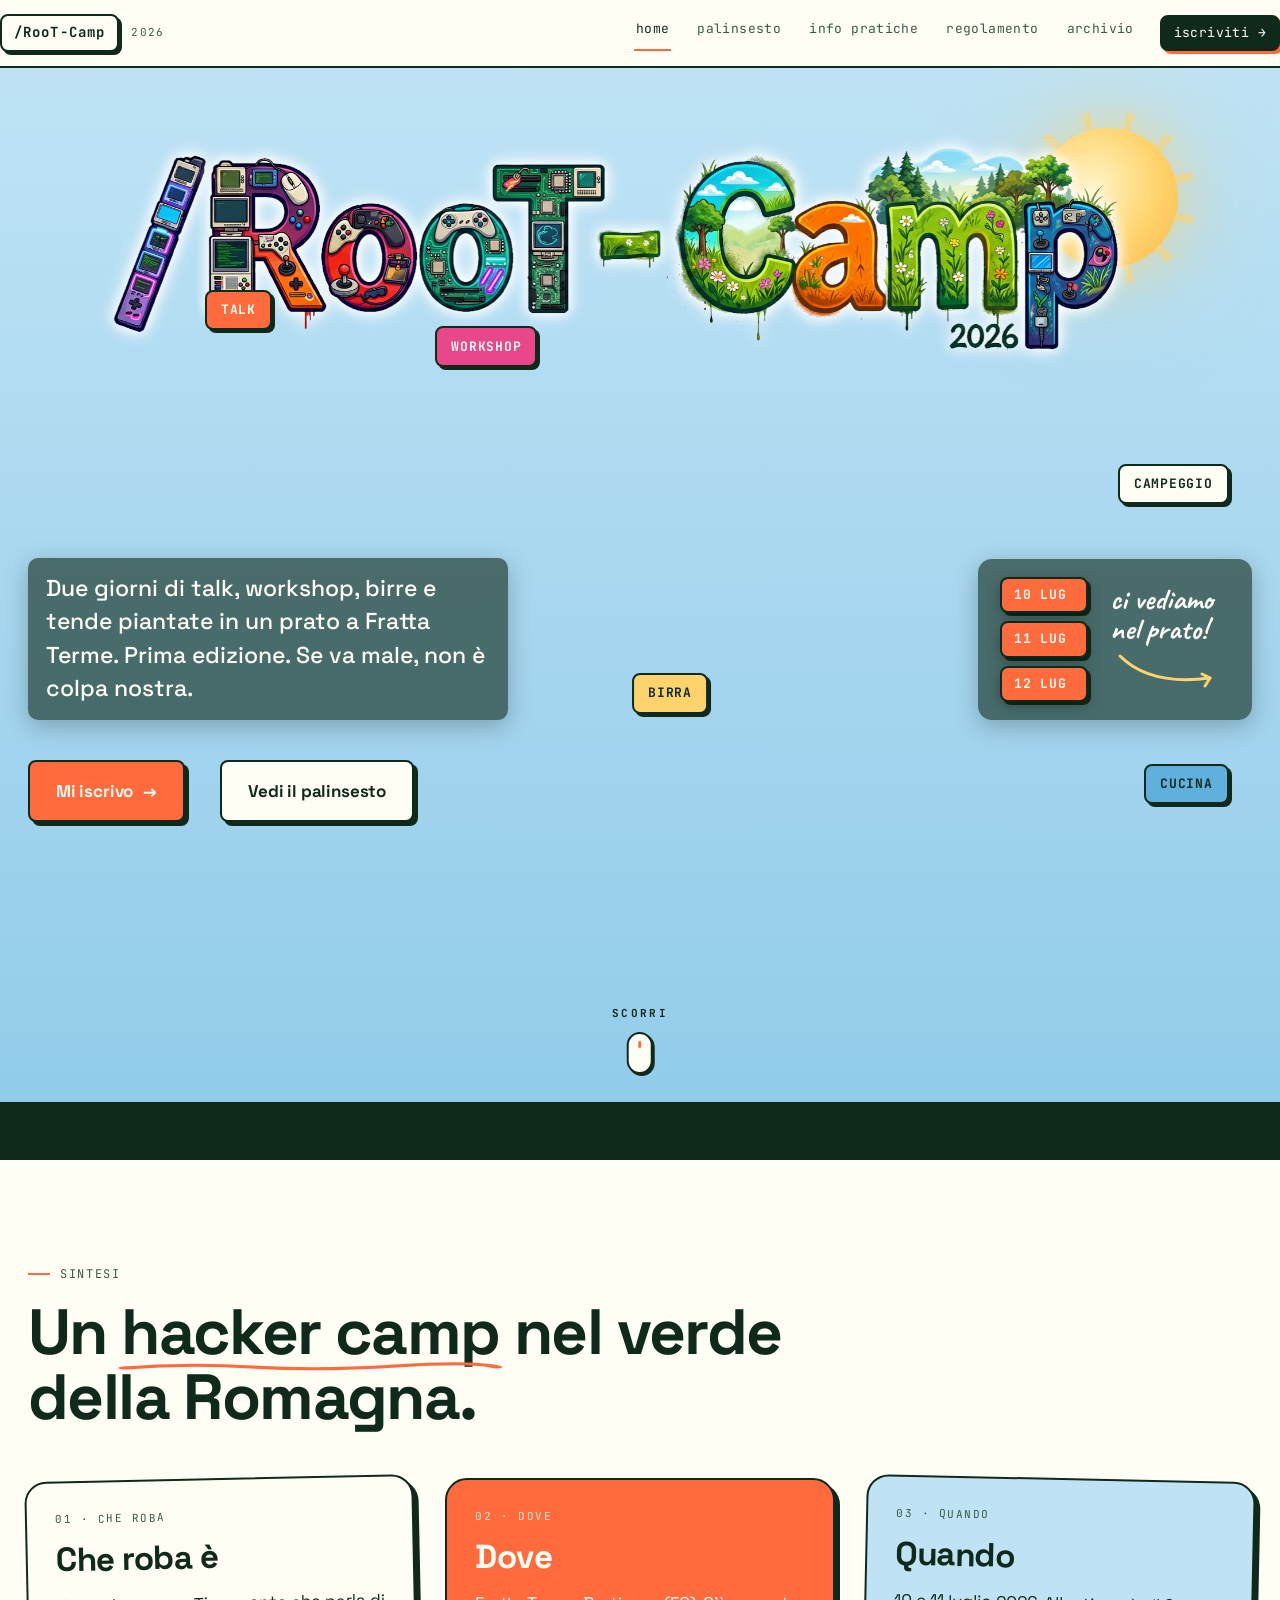
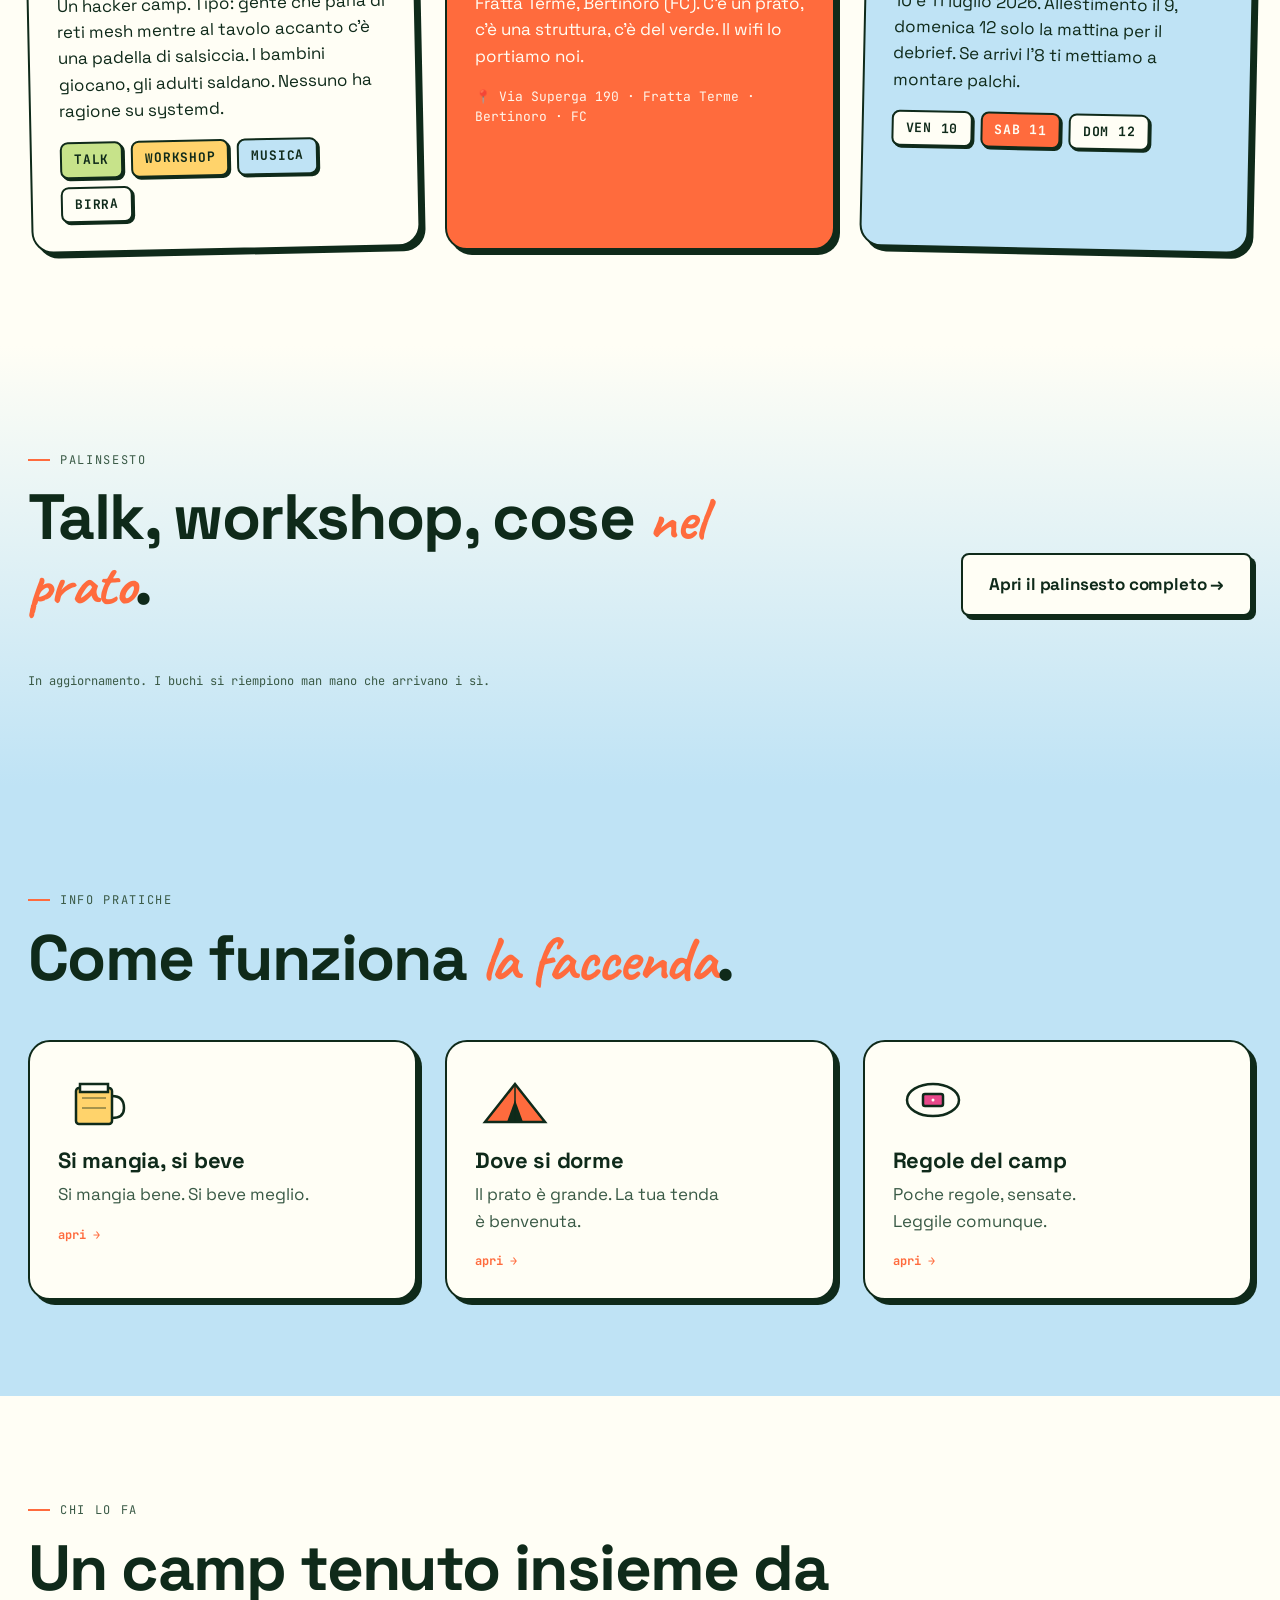
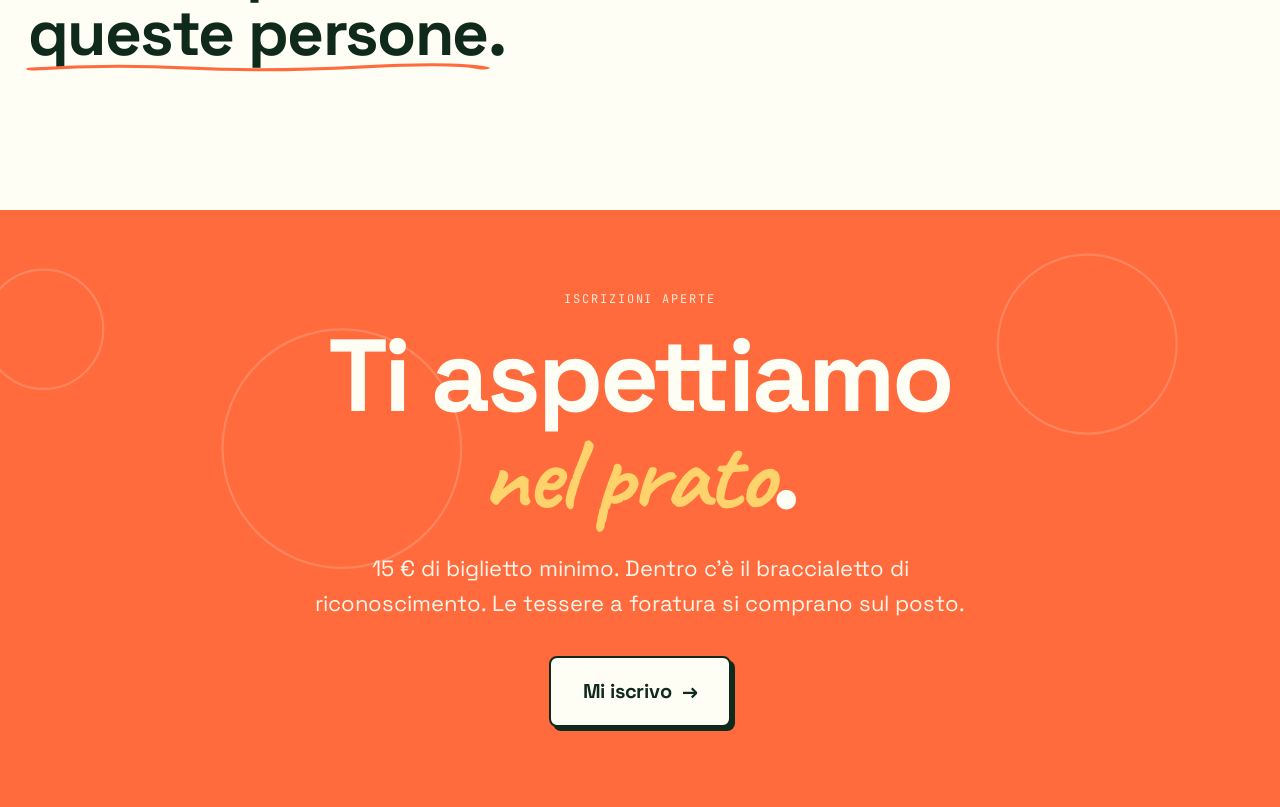
==== index.html @ b660fa86 "Initial commit: /RooT-Camp 2026 site + admin Marketing site + backoffice PHP + MariaDB + vanilla JS " ====
<!DOCTYPE html>
<html lang="it" data-tone="ironico">
<head>
  <meta charset="UTF-8">
  <meta name="viewport" content="width=device-width, initial-scale=1.0">
  <title>/RooT-Camp — hacker camp · Fratta Terme · 10-12 luglio 2026</title>
  <link rel="stylesheet" href="styles/global.css">
  <style>
    /* ====== Banner "cookie" parodia (solo home) ====== */
    .cookie-banner {
      position: fixed;
      left: 0; right: 0; bottom: 0;
      z-index: 9999;
      background: #ffffff;
      color: #1a1a1a;
      border-top: 1px solid rgba(0,0,0,.08);
      box-shadow: 0 -8px 32px rgba(0,0,0,.12);
      font-family: -apple-system, BlinkMacSystemFont, "Segoe UI", Roboto, sans-serif;
      transform: translateY(100%);
      transition: transform .35s cubic-bezier(.2,.8,.2,1);
      max-height: 80vh;
      overflow-y: auto;
    }
    .cookie-banner.is-open { transform: translateY(0); }
    @media (prefers-reduced-motion: reduce) {
      .cookie-banner { transition: none; }
    }
    .cb-inner {
      max-width: 1100px;
      margin: 0 auto;
      padding: 22px 28px 24px;
      position: relative;
    }
    .cb-close {
      position: absolute;
      top: 14px; right: 16px;
      width: 32px; height: 32px;
      border: none;
      background: transparent;
      color: #6b6b6b;
      font-size: 22px;
      line-height: 1;
      cursor: pointer;
      border-radius: 4px;
    }
    .cb-close:hover { background: rgba(0,0,0,.06); color: #1a1a1a; }
    .cookie-banner h3 {
      font-size: 17px;
      font-weight: 600;
      margin: 0 0 10px;
      padding-right: 36px;
      color: #1a1a1a;
      letter-spacing: -.005em;
    }
    .cb-lead {
      font-size: 13.5px;
      line-height: 1.55;
      color: #4a4a4a;
      margin: 0 0 14px;
    }
    .cb-purposes {
      list-style: none;
      padding: 0;
      margin: 0 0 14px;
      display: grid;
      grid-template-columns: repeat(auto-fit, minmax(280px, 1fr));
      gap: 4px 18px;
      font-size: 12.5px;
      line-height: 1.5;
      color: #4a4a4a;
    }
    .cb-purposes li {
      display: flex;
      align-items: flex-start;
      gap: 8px;
      padding: 3px 0;
    }
    .cb-purposes li::before {
      content: "☑";
      color: #1976d2;
      font-size: 14px;
      flex-shrink: 0;
      line-height: 1.4;
    }
    .cb-purposes li.opt::before { content: "☐"; color: #a0a0a0; }
    .cb-meta {
      font-size: 11.5px;
      color: #8a8a8a;
      margin: 0 0 16px;
      font-style: italic;
    }
    .cb-actions {
      display: flex;
      gap: 10px;
      flex-wrap: wrap;
      align-items: center;
      padding-top: 14px;
      border-top: 1px solid rgba(0,0,0,.06);
      margin-bottom: 14px;
    }
    .cb-btn {
      font: inherit;
      cursor: pointer;
      border-radius: 4px;
      padding: 10px 18px;
      font-size: 13.5px;
      font-weight: 600;
      letter-spacing: .01em;
      transition: background .15s ease, border-color .15s ease;
    }
    .cb-btn-primary {
      background: #1976d2;
      color: #fff;
      border: 1px solid #1976d2;
      order: -1; /* push first */
    }
    .cb-btn-primary:hover { background: #155fa8; border-color: #155fa8; }
    .cb-btn-ghost {
      background: #fff;
      color: #1976d2;
      border: 1px solid #1976d2;
    }
    .cb-btn-ghost:hover { background: #f0f6fc; }
    .cb-btn-thin {
      background: transparent;
      color: #888;
      border: none;
      font-weight: 400;
      font-size: 12.5px;
      text-decoration: underline;
      padding: 10px 6px;
    }
    .cb-btn-thin:hover { color: #1a1a1a; }
    .cb-truth {
      font-family: var(--font-ui);
      font-size: 12px;
      line-height: 1.55;
      color: #555;
      background: #fafafa;
      border-left: 3px solid var(--hot);
      padding: 12px 14px;
      border-radius: 0 4px 4px 0;
      margin: 0;
    }
    .cb-truth strong { color: #1a1a1a; }
    .cb-truth a { color: var(--hot); text-decoration: underline; }
    @media (max-width: 700px) {
      .cb-inner { padding: 18px 18px 20px; }
      .cookie-banner h3 { font-size: 16px; }
      .cb-actions { flex-direction: column; align-items: stretch; }
      .cb-btn { text-align: center; }
      .cb-btn-thin { padding: 8px 0; }
    }
  </style>
  <template id="__bundler_thumbnail" data-bg-color="#92ccea">
    <svg viewBox="0 0 1200 800" xmlns="http://www.w3.org/2000/svg">
      <rect width="1200" height="800" fill="#92ccea"/>
      <circle cx="980" cy="170" r="68" fill="#ffd36b"/>
      <path d="M0 600 Q 300 540 600 580 T 1200 580 L 1200 800 L 0 800 Z" fill="#7ec04b"/>
      <g font-family="Space Grotesk, sans-serif" font-size="120" font-weight="800" text-anchor="middle">
        <text x="600" y="420">
          <tspan fill="#ff6b3d">/</tspan><tspan fill="#ffd36b">R</tspan><tspan fill="#3fa34d">o</tspan><tspan fill="#5fb0dc">o</tspan><tspan fill="#e8488a">T</tspan><tspan fill="#0f2a1a">-</tspan><tspan fill="#ffd36b">C</tspan><tspan fill="#ff6b3d">a</tspan><tspan fill="#5fb0dc">m</tspan><tspan fill="#3fa34d">p</tspan>
        </text>
      </g>
      <polygon points="150,720 230,580 310,720" fill="#ff6b3d" stroke="#0f2a1a" stroke-width="6"/>
      <polygon points="900,720 980,580 1060,720" fill="#5fb0dc" stroke="#0f2a1a" stroke-width="6"/>
    </svg>
  </template>
</head>
<body>
  <div data-slot="topbar"></div>

  <!-- HERO -->
  <section class="hero" style="padding:0;">
    <!-- cielo: sole + nuvole -->
    <div class="hero-sun" aria-hidden="true"></div>
    <div class="cloud cloud-1" aria-hidden="true"></div>
    <div class="cloud cloud-2" aria-hidden="true"></div>
    <div class="cloud cloud-3" aria-hidden="true"></div>

    <!-- HERO VIDEO -->
    <div class="hero-video" aria-hidden="true">
      <video autoplay muted loop playsinline preload="auto" poster="">
        <source src="assets/hero.mp4" type="video/mp4"/>
      </video>
      <div class="hero-video-tint"></div>
    </div>

    <!-- floater keycaps sparse -->
    <a href="#palinsesto" class="floater f-talk" aria-label="Vai al palinsesto">talk</a>
    <a href="#palinsesto" class="floater f-workshop" aria-label="Vai al palinsesto">workshop</a>
    <a href="info.html#mangiare" class="floater f-birra" aria-label="Info su mangiare e bere">birra</a>
    <a href="info.html#mangiare" class="floater f-cucina" aria-label="Info su mangiare e bere">cucina</a>
    <a href="info.html#dormire" class="floater f-campeggio" aria-label="Info sul campeggio">campeggio</a>

    <div class="wrap hero-content" style="padding-top:24px;">
      <h1 class="hero-title hero-title-img hero-title-split" aria-label="/RooT-Camp">
        <span class="logo-stack">
          <img class="logo-part logo-slash" src="assets/logo-slash.png" alt="" />
          <img class="logo-part logo-root"  src="assets/logo-root.png"  alt="" />
          <img class="logo-part logo-dash"  src="assets/logo-dash.png"  alt="" />
          <img class="logo-part logo-camp"  src="assets/logo-camp.png"  alt="/RooT-Camp 2026" />
        </span>
      </h1>

      <div class="hero-stack">
        <p class="hero-lede">
          Due giorni di talk, workshop, birre e tende piantate in un prato a Fratta Terme. Prima edizione. Se va male, non è colpa nostra.
        </p>

        <div class="hero-side">
          <div class="hero-side-box">
            <div class="hero-dates-col">
              <span class="keycap hot">10 lug</span>
              <span class="keycap hot">11 lug</span>
              <span class="keycap hot">12 lug</span>
            </div>
            <div class="hero-side-right">
              <div class="hand" style="font-size:30px;color:var(--cream);line-height:1;">
                ci vediamo<br>nel prato!
              </div>
              <svg width="120" height="48" viewBox="0 0 120 48" class="hero-arrow">
                <path d="M10 10 Q 40 40 100 32" stroke="var(--sun)" stroke-width="3" fill="none" stroke-linecap="round"/>
                <polyline points="92,28 100,32 95,40" stroke="var(--sun)" stroke-width="3" fill="none" stroke-linecap="round" stroke-linejoin="round"/>
              </svg>
            </div>
          </div>
        </div>
      </div>

      <div class="btn-row" style="margin-top:40px;gap:35px;">
        <a href="iscrizione.html" class="btn accent">Mi iscrivo <span class="arr">→</span></a>
        <a href="palinsesto.html" class="btn ghost">Vedi il palinsesto</a>
      </div>
    </div>

    <!-- scroll cue -->
    <a href="#sintesi" class="scroll-cue" aria-label="Scorri in basso">
      <span class="scroll-cue-label">scorri</span>
      <span class="scroll-cue-mouse" aria-hidden="true">
        <span class="scroll-cue-wheel"></span>
      </span>
    </a>

  </section>

  <!-- MARQUEE -->
  <div class="marquee" aria-hidden="true">
    <div class="marquee-track" id="mq-track"></div>
  </div>

  <!-- WHAT / WHERE / WHEN -->
  <section id="sintesi" style="background:var(--cream);">
    <div class="wrap">
      <div class="sec-eyebrow">sintesi</div>
      <h2 class="h-1" style="max-width:22ch;margin-bottom:48px;">
        Un <span class="sketch">hacker camp</span> nel verde della Romagna.
      </h2>

      <div class="grid-3">
        <div class="tile hov tilt-l">
          <div class="mono" style="font-size:11px;letter-spacing:.14em;text-transform:uppercase;color:var(--ink-dim);margin-bottom:14px;">01 · che roba</div>
          <h3 class="h-2" style="margin-bottom:14px;">Che roba è</h3>
          <p>Un hacker camp. Tipo: gente che parla di reti mesh mentre al tavolo accanto c'è una padella di salsiccia. I bambini giocano, gli adulti saldano. Nessuno ha ragione su systemd.</p>
          <div style="display:flex;gap:8px;flex-wrap:wrap;margin-top:18px;">
            <span class="keycap grass">talk</span>
            <span class="keycap sun">workshop</span>
            <span class="keycap sky">musica</span>
            <span class="keycap">birra</span>
          </div>
        </div>
        <div class="tile hov accent">
          <div class="mono" style="font-size:11px;letter-spacing:.14em;text-transform:uppercase;opacity:.85;margin-bottom:14px;">02 · dove</div>
          <h3 class="h-2" style="margin-bottom:14px;">Dove</h3>
          <p>Fratta Terme, Bertinoro (FC). C'è un prato, c'è una struttura, c'è del verde. Il wifi lo portiamo noi.</p>
          <div style="margin-top:18px;font-family:var(--font-ui);font-size:13px;opacity:.95;">
            📍 Via Superga 190 · Fratta Terme · Bertinoro · FC
          </div>
        </div>
        <div class="tile hov tilt-r sky">
          <div class="mono" style="font-size:11px;letter-spacing:.14em;text-transform:uppercase;color:var(--ink-dim);margin-bottom:14px;">03 · quando</div>
          <h3 class="h-2" style="margin-bottom:14px;">Quando</h3>
          <p>10 e 11 luglio 2026. Allestimento il 9, domenica 12 solo la mattina per il debrief. Se arrivi l'8 ti mettiamo a montare palchi.</p>
          <div style="display:flex;gap:8px;flex-wrap:wrap;margin-top:18px;">
            <span class="keycap">VEN 10</span>
            <span class="keycap hot">SAB 11</span>
            <span class="keycap">DOM 12</span>
          </div>
        </div>
      </div>
    </div>
  </section>

  <!-- PALINSESTO PREVIEW -->
  <section id="palinsesto" style="background:linear-gradient(180deg, var(--cream) 0%, var(--sky-1) 100%);">
    <div class="wrap">
      <div style="display:flex;justify-content:space-between;align-items:flex-end;flex-wrap:wrap;gap:20px;margin-bottom:40px;">
        <div>
          <div class="sec-eyebrow">palinsesto</div>
          <h2 class="h-1" style="max-width:18ch;">
            Talk, workshop, cose <em class="hand" style="color:var(--hot);font-style:normal;font-size:.95em;">nel prato</em>.
          </h2>
        </div>
        <a href="palinsesto.html" class="btn ghost">Apri il palinsesto completo →</a>
      </div>

      <div id="schedule-preview" class="schedule-preview"></div>
      <p class="dim mono" style="font-size:12px;margin-top:16px;">
        In aggiornamento. I buchi si riempiono man mano che arrivano i sì.
      </p>
    </div>
  </section>

  <!-- MANGIARE / DORMIRE / REGOLE QUICK LINKS -->
  <section style="background:var(--sky-1);">
    <div class="wrap">
      <div class="sec-eyebrow">info pratiche</div>
      <h2 class="h-1" style="margin-bottom:48px;max-width:20ch;">
        Come funziona <em class="hand" style="color:var(--hot);font-style:normal;">la faccenda</em>.
      </h2>

      <div class="grid-3">
        <a href="info.html#mangiare" class="tile hov" style="text-decoration:none;color:inherit;display:block;">
          <div class="eatdrink-ill" style="margin-bottom:18px;">
            <svg viewBox="0 0 80 60" width="80" height="60" style="display:block;">
              <!-- boccale -->
              <rect x="18" y="18" width="36" height="36" rx="3" fill="var(--sun)" stroke="var(--ink)" stroke-width="2.5"/>
              <rect x="22" y="14" width="28" height="8" fill="var(--cream)" stroke="var(--ink)" stroke-width="2.5"/>
              <path d="M54 26 Q 66 26 66 38 Q 66 48 54 48" fill="none" stroke="var(--ink)" stroke-width="2.5"/>
              <line x1="24" y1="28" x2="48" y2="28" stroke="var(--ink)" stroke-width="1.5" opacity=".5"/>
              <line x1="24" y1="38" x2="48" y2="38" stroke="var(--ink)" stroke-width="1.5" opacity=".5"/>
            </svg>
          </div>
          <h3 class="h-3" style="margin-bottom:8px;">Si mangia, si beve</h3>
          <p class="dim">Si mangia bene. Si beve meglio.</p>
          <div class="mono" style="margin-top:18px;font-size:12px;color:var(--hot);font-weight:700;">apri →</div>
        </a>
        <a href="info.html#dormire" class="tile hov" style="text-decoration:none;color:inherit;display:block;">
          <div style="margin-bottom:18px;">
            <svg viewBox="0 0 80 60" width="80" height="60" style="display:block;">
              <!-- tenda -->
              <polygon points="10,52 40,14 70,52" fill="var(--hot)" stroke="var(--ink)" stroke-width="2.5"/>
              <polygon points="32,52 40,30 48,52" fill="var(--ink)"/>
              <line x1="40" y1="14" x2="40" y2="52" stroke="var(--ink)" stroke-width="1.5"/>
            </svg>
          </div>
          <h3 class="h-3" style="margin-bottom:8px;">Dove si dorme</h3>
          <p class="dim">Il prato è grande. La tua tenda è benvenuta.</p>
          <div class="mono" style="margin-top:18px;font-size:12px;color:var(--hot);font-weight:700;">apri →</div>
        </a>
        <a href="regolamento.html" class="tile hov" style="text-decoration:none;color:inherit;display:block;">
          <div style="margin-bottom:18px;">
            <svg viewBox="0 0 80 60" width="80" height="60" style="display:block;">
              <!-- braccialetto -->
              <ellipse cx="40" cy="30" rx="26" ry="16" fill="none" stroke="var(--ink)" stroke-width="2.5"/>
              <rect x="30" y="24" width="20" height="12" rx="2" fill="var(--berry)" stroke="var(--ink)" stroke-width="2.5"/>
              <circle cx="40" cy="30" r="1.5" fill="var(--cream)"/>
            </svg>
          </div>
          <h3 class="h-3" style="margin-bottom:8px;">Regole del camp</h3>
          <p class="dim">Poche regole, sensate. Leggile comunque.</p>
          <div class="mono" style="margin-top:18px;font-size:12px;color:var(--hot);font-weight:700;">apri →</div>
        </a>
      </div>
    </div>
  </section>

  <!-- ORGS -->
  <section style="background:var(--cream);">
    <div class="wrap">
      <div class="sec-eyebrow">chi lo fa</div>
      <h2 class="h-1" style="margin-bottom:48px;max-width:26ch;">
        Un camp tenuto insieme da <span class="sketch">queste persone</span>.
      </h2>
      <div id="orgs-grid" class="grid-4"></div>
    </div>
  </section>

  <!-- FINAL CTA -->
  <section style="background:var(--hot);color:var(--cream);padding:80px 0;position:relative;overflow:hidden;">
    <div style="position:absolute;inset:0;z-index:0;pointer-events:none;opacity:.18;">
      <svg width="100%" height="100%" preserveAspectRatio="xMidYMid slice" viewBox="0 0 1200 400">
        <g stroke="var(--cream)" stroke-width="1.5" fill="none">
          <circle cx="200" cy="80"  r="40"/>
          <circle cx="400" cy="160" r="80"/>
          <circle cx="900" cy="90"  r="60"/>
          <circle cx="1100" cy="220" r="50"/>
        </g>
      </svg>
    </div>
    <div class="wrap" style="position:relative;z-index:1;text-align:center;">
      <div class="mono" style="font-size:12px;letter-spacing:.16em;text-transform:uppercase;margin-bottom:18px;opacity:.85;">iscrizioni aperte</div>
      <h2 style="font-size:clamp(48px, 8vw, 120px);line-height:.95;letter-spacing:-0.03em;margin-bottom:28px;">
        Ti aspettiamo<br><em class="hand" style="font-style:normal;color:var(--sun);">nel prato</em>.
      </h2>
      <p style="font-size:clamp(18px, 1.8vw, 22px);max-width:50ch;margin:0 auto 36px;opacity:.95;">
        15 € di biglietto minimo. Dentro c'è il braccialetto di riconoscimento. Le tessere a foratura si comprano sul posto.
      </p>
      <a href="iscrizione.html" class="btn ghost" style="font-size:20px;padding:18px 32px;">Mi iscrivo <span class="arr">→</span></a>
    </div>
  </section>

  <div data-slot="footer"></div>

  <script src="api/edition.js.php"></script>
  <script src="scripts/partials.js"></script>
  <script src="scripts/runtime.js"></script>
  <script src="scripts/home.js"></script>
</body>
</html>
---- styles/global.css ----
/* TAB — Playful edition. Prato · cielo · nuvole · bianco. Pieno di animazioni. */

@import url('https://fonts.googleapis.com/css2?family=Space+Grotesk:wght@400;500;600;700&family=JetBrains+Mono:wght@400;500;700&family=Caveat:wght@500;700&display=swap');

html { scroll-behavior: smooth; }
@media (prefers-reduced-motion: reduce) { html { scroll-behavior: auto; } }

:root {
  /* Palette */
  --sky-1:     #bfe3f5;  /* cielo chiaro */
  --sky-2:     #92ccea;  /* cielo medio */
  --sky-3:     #5fb0dc;  /* cielo saturo */
  --grass-1:   #c7e38a;  /* prato chiaro */
  --grass-2:   #7ec04b;  /* prato medio */
  --grass-3:   #3f8c3b;  /* prato scuro */
  --cloud:     #ffffff;
  --cream:     #fffef5;  /* bianco caldo per i pannelli */
  --ink:       #0f2a1a;  /* verde scurissimo, quasi nero */
  --ink-dim:   #3a5a46;
  --ink-soft:  #6a8578;
  --sun:       #ffd36b;
  --hot:       #ff6b3d;  /* accento caldo per CTA e highlight */
  --berry:     #e8488a;
  --line:      #0f2a1a;

  --font-display: 'Space Grotesk', system-ui, sans-serif;
  --font-body:    'Space Grotesk', system-ui, sans-serif;
  --font-ui:      'JetBrains Mono', ui-monospace, monospace;
  --font-hand:    'Caveat', cursive;

  --r-sm: 8px;
  --r-md: 14px;
  --r-lg: 22px;
  --r-xl: 36px;
}

*, *::before, *::after { box-sizing: border-box; }

html, body {
  margin: 0;
  padding: 0;
  background: var(--cream);
  color: var(--ink);
  font-family: var(--font-body);
  font-size: 17px;
  line-height: 1.55;
  -webkit-font-smoothing: antialiased;
  text-rendering: optimizeLegibility;
}
body { min-height: 100vh; overflow-x: hidden; }

a { color: var(--ink); text-underline-offset: 3px; }
a:hover { color: var(--hot); }

h1, h2, h3, h4 {
  font-family: var(--font-display);
  font-weight: 700;
  margin: 0;
  line-height: 1.02;
  letter-spacing: -0.02em;
}
p { margin: 0; text-wrap: pretty; }
button { font: inherit; cursor: pointer; }

.wrap { max-width: 1280px; margin: 0 auto; padding: 0 28px; }
@media (max-width: 720px) { .wrap { padding: 0 18px; } }

.mono { font-family: var(--font-ui); }
.hand { font-family: var(--font-hand); font-weight: 700; }
.dim  { color: var(--ink-dim); }

/* ======= Topbar ======= */
.topbar {
  position: sticky;
  top: 0;
  z-index: 50;
  background: rgba(255, 254, 245, 0.82);
  backdrop-filter: blur(10px);
  border-bottom: 2px solid var(--line);
}
.topbar-inner {
  display: flex;
  align-items: center;
  gap: 22px;
  padding: 14px 0;
}
.brand {
  display: inline-flex;
  align-items: center;
  gap: 12px;
  text-decoration: none;
  color: var(--ink);
}
.brand .tabkey {
  display: inline-flex;
  align-items: center;
  gap: 8px;
  padding: 6px 12px;
  border: 2px solid var(--ink);
  border-radius: var(--r-sm);
  background: var(--cream);
  font-family: var(--font-ui);
  font-size: 14px;
  font-weight: 700;
  letter-spacing: 0.08em;
  box-shadow: 3px 3px 0 var(--ink);
  transition: transform 120ms ease, box-shadow 120ms ease;
}
.brand:hover .tabkey {
  transform: translate(-1px, -1px);
  box-shadow: 4px 4px 0 var(--ink);
}
.brand .tabkey .arr { opacity: .7; }
.brand .meta {
  font-family: var(--font-ui);
  font-size: 11px;
  letter-spacing: .12em;
  text-transform: uppercase;
  color: var(--ink-dim);
}
.nav {
  display: flex;
  gap: 24px;
  margin-left: auto;
  flex-wrap: wrap;
  font-family: var(--font-ui);
  font-size: 13px;
  letter-spacing: 0.03em;
  text-transform: lowercase;
}
.nav a {
  text-decoration: none;
  color: var(--ink-dim);
  padding: 4px 2px;
  border-bottom: 2px solid transparent;
  transition: color 120ms ease, border-color 120ms ease;
}
.nav a:hover, .nav a.active { color: var(--ink); border-bottom-color: var(--hot); }
.nav a.cta {
  color: var(--cream);
  background: var(--ink);
  padding: 6px 12px;
  border-radius: var(--r-sm);
  border: 2px solid var(--ink);
  box-shadow: 3px 3px 0 var(--hot);
}
.nav a.cta:hover { background: var(--hot); color: var(--cream); border-color: var(--hot); box-shadow: 3px 3px 0 var(--ink); }

/* Hamburger (visibile solo <= 780px) */
.nav-toggle {
  display: none;
  width: 44px; height: 44px;
  padding: 0;
  background: var(--cream);
  border: 2px solid var(--ink);
  border-radius: 10px;
  box-shadow: 3px 3px 0 var(--ink);
  cursor: pointer;
  flex-direction: column;
  justify-content: center;
  align-items: center;
  gap: 5px;
  margin-left: auto;
}
.nav-toggle span {
  display: block;
  width: 22px; height: 2.5px;
  background: var(--ink);
  border-radius: 2px;
  transition: transform .2s ease, opacity .15s ease;
}
.nav-toggle.is-open span:nth-child(1) { transform: translateY(7.5px) rotate(45deg); }
.nav-toggle.is-open span:nth-child(2) { opacity: 0; }
.nav-toggle.is-open span:nth-child(3) { transform: translateY(-7.5px) rotate(-45deg); }

@media (max-width: 780px) {
  .topbar-inner { flex-wrap: wrap; }
  .nav-toggle { display: inline-flex; }
  .nav {
    display: none;
    width: 100%;
    order: 3;
    flex-direction: column;
    align-items: stretch;
    gap: 4px;
    font-size: 15px;
    margin-left: 0;
    padding-top: 12px;
    border-top: 1px solid var(--line);
    margin-top: 10px;
  }
  .nav.is-open { display: flex; }
  .nav a {
    padding: 10px 4px;
    border-bottom: 1px solid rgba(15,42,26,.08);
  }
  .nav a:last-child { border-bottom: none; }
  .nav a.cta { text-align: center; margin-top: 6px; }
}

/* ======= HERO (cielo + prato + nuvole + sole) ======= */
.hero {
  position: relative;
  overflow: hidden;
  padding-top: 60px;
  min-height: 92vh;
  background: linear-gradient(180deg, var(--sky-1) 0%, var(--sky-2) 100%);
}
.hero-sun {
  position: absolute;
  top: 60px;
  right: 8%;
  width: 140px;
  height: 140px;
  border-radius: 50%;
  background: radial-gradient(circle at 40% 40%, #fff3c2 0%, var(--sun) 55%, #f8b94b 100%);
  box-shadow: 0 0 60px rgba(255, 211, 107, 0.65), 0 0 140px rgba(255, 211, 107, 0.3);
  animation: sunBob 8s ease-in-out infinite;
  z-index: 1;
}
.hero-sun::before {
  content: "";
  position: absolute;
  inset: -18px;
  border-radius: 50%;
  background: conic-gradient(from 0deg, transparent 0deg 12deg, rgba(255,211,107,.55) 12deg 18deg, transparent 18deg 42deg, rgba(255,211,107,.55) 42deg 48deg, transparent 48deg 72deg, rgba(255,211,107,.55) 72deg 78deg, transparent 78deg 102deg, rgba(255,211,107,.55) 102deg 108deg, transparent 108deg 132deg, rgba(255,211,107,.55) 132deg 138deg, transparent 138deg 162deg, rgba(255,211,107,.55) 162deg 168deg, transparent 168deg 192deg, rgba(255,211,107,.55) 192deg 198deg, transparent 198deg 222deg, rgba(255,211,107,.55) 222deg 228deg, transparent 228deg 252deg, rgba(255,211,107,.55) 252deg 258deg, transparent 258deg 282deg, rgba(255,211,107,.55) 282deg 288deg, transparent 288deg 312deg, rgba(255,211,107,.55) 312deg 318deg, transparent 318deg 342deg, rgba(255,211,107,.55) 342deg 348deg, transparent 348deg 360deg);
  -webkit-mask: radial-gradient(circle, transparent 68px, black 70px, black 100%);
          mask: radial-gradient(circle, transparent 68px, black 70px, black 100%);
  animation: sunSpin 40s linear infinite;
}
@keyframes sunSpin { to { transform: rotate(360deg); } }
@keyframes sunBob  { 0%,100% { transform: translateY(0); } 50% { transform: translateY(-10px); } }

.cloud {
  position: absolute;
  background: var(--cloud);
  border-radius: 60px;
  opacity: .96;
  box-shadow: inset -10px -6px 0 rgba(143, 191, 224, 0.22);
  z-index: 1;
  pointer-events: none;
}
.cloud::before, .cloud::after {
  content: "";
  position: absolute;
  background: var(--cloud);
  border-radius: 50%;
  box-shadow: inset -4px -4px 0 rgba(143, 191, 224, 0.22);
}
.cloud-1 { width: 180px; height: 44px; top: 90px; left: -200px; animation: drift1 55s linear infinite; }
.cloud-1::before { width: 70px; height: 70px; top: -32px; left: 28px; }
.cloud-1::after  { width: 48px; height: 48px; top: -22px; left: 92px; }
.cloud-2 { width: 140px; height: 36px; top: 170px; left: -160px; animation: drift2 75s linear infinite; animation-delay: -20s; }
.cloud-2::before { width: 54px; height: 54px; top: -24px; left: 22px; }
.cloud-2::after  { width: 40px; height: 40px; top: -18px; left: 70px; }
.cloud-3 { width: 220px; height: 52px; top: 240px; left: -260px; animation: drift1 90s linear infinite; animation-delay: -40s; opacity: .8; }
.cloud-3::before { width: 80px; height: 80px; top: -38px; left: 30px; }
.cloud-3::after  { width: 54px; height: 54px; top: -26px; left: 110px; }
@keyframes drift1 { from { transform: translateX(0); } to { transform: translateX(calc(100vw + 300px)); } }
@keyframes drift2 { from { transform: translateX(0); } to { transform: translateX(calc(100vw + 300px)); } }

/* Erba in basso — SVG via CSS */
.grass-strip {
  position: absolute;
  left: 0; right: 0; bottom: 0;
  height: 42px;
  z-index: 2;
  background-image: url("data:image/svg+xml;utf8,<svg xmlns='http://www.w3.org/2000/svg' viewBox='0 0 200 42' preserveAspectRatio='none'><g fill='%233f8c3b'><path d='M0 42 L6 18 L12 42 Z'/><path d='M14 42 L22 8 L28 42 Z'/><path d='M30 42 L36 22 L42 42 Z'/><path d='M44 42 L54 4 L60 42 Z'/><path d='M62 42 L70 18 L76 42 Z'/><path d='M78 42 L88 12 L94 42 Z'/><path d='M96 42 L104 24 L110 42 Z'/><path d='M112 42 L122 6 L128 42 Z'/><path d='M130 42 L138 18 L144 42 Z'/><path d='M146 42 L156 10 L162 42 Z'/><path d='M164 42 L172 22 L178 42 Z'/><path d='M180 42 L190 6 L196 42 Z'/></g></svg>");
  background-size: 200px 42px;
  background-repeat: repeat-x;
  animation: sway 6s ease-in-out infinite;
  transform-origin: bottom center;
}
@keyframes sway {
  0%,100% { transform: skewX(0deg); }
  50%     { transform: skewX(-2deg); }
}

.hero-content {
  position: relative;
  z-index: 3;
  padding-bottom: 280px;
  pointer-events: none;
}
.hero-content a,
.hero-content button,
.hero-content .btn,
.hero-content .hero-side-box { pointer-events: auto; }
@media (max-width: 820px) { .hero-content { padding-bottom: 220px; } }

/* ======= VILLAGGIO: tendone + tende + personaggi ======= */
.village {
  position: absolute;
  left: 0; right: 0; bottom: 0;
  height: 62%;
  z-index: 1;
  pointer-events: none;
}

/* Hero video di sfondo */
.hero-video {
  position: absolute;
  inset: 0;
  z-index: 1;
  overflow: hidden;
  pointer-events: none;
}
.hero-video video {
  width: 100%;
  height: 100%;
  object-fit: cover;
  display: block;
}
/* HERO: testo bianco con box sotto per leggibilità sul video */
.hero .hero-title {
  color: var(--cream);
  text-shadow: none;
}
/* Logo immagine al posto del titolo testuale */
.hero-title.hero-title-img {
  text-shadow: none;
  margin-top: 10px;
  margin-bottom: 24px;
  line-height: 1;
  filter: none;
  animation: logoBob 6s ease-in-out infinite;
}
.hero-title.hero-title-img img {
  display: block;
  width: 100%;
  max-width: min(1200px, 92vw);
  height: auto;
}
@keyframes logoBob {
  0%, 100% { transform: translateY(0) rotate(0); }
  50%      { transform: translateY(-6px) rotate(-.4deg); }
}

/* Versione spezzata: 4 immagini sovrapposte allo stesso bounding box, animate separate */
.hero-title.hero-title-split {
  animation: none; /* le parti si muovono per conto loro */
  filter: none;
}
.hero-title.hero-title-split .logo-stack {
  position: relative;
  display: block;
  width: 100%;
  max-width: min(1200px, 92vw);
  /* aspect ratio basato sulle immagini originali (~1000x250) */
  aspect-ratio: 1000 / 250;
}
.hero-title.hero-title-split .logo-part {
  position: absolute;
  inset: 0;
  width: 100%;
  height: 100%;
  object-fit: contain;
  object-position: center;
  filter: none;
  transform-origin: center center;
  will-change: transform;
}
.hero-title.hero-title-split .logo-slash {
  animation: logoSlash 4.2s ease-in-out infinite;
  transform-origin: 8% 60%;
}
.hero-title.hero-title-split .logo-root {
  animation: logoRoot 5s ease-in-out infinite;
  transform-origin: 20% 60%;
}
.hero-title.hero-title-split .logo-dash {
  animation: logoDash 2.4s ease-in-out infinite;
  animation-delay: -.3s;
}
.hero-title.hero-title-split .logo-camp {
  animation: logoCamp 5s ease-in-out infinite;
  transform-origin: 80% 60%;
}
@keyframes logoSlash {
  0%, 100% { transform: translateY(0) rotate(-2deg); }
  50%      { transform: translateY(-18px) rotate(-14deg); }
}
@keyframes logoRoot {
  0%, 100% { transform: translateY(-14px) rotate(-2deg) scale(1); }
  50%      { transform: translateY(14px) rotate(2deg) scale(1.02); }
}
@keyframes logoDash {
  0%, 100% { transform: translate(0, 0) rotate(0deg); }
  25%      { transform: translate(6px, -10px) rotate(12deg); }
  50%      { transform: translate(0, -18px)  rotate(0deg); }
  75%      { transform: translate(-6px,-10px) rotate(-12deg); }
}
@keyframes logoCamp {
  0%, 100% { transform: translateY(14px) rotate(2deg); }
  50%      { transform: translateY(-14px) rotate(-2deg); }
}
.hero .hero-title .dot { color: var(--hot); }
.hero .hero-title .wave:nth-child(1)  { color: #ff6b3d; } /* / */
.hero .hero-title .wave:nth-child(2)  { color: #ffd36b; } /* R */
.hero .hero-title .wave:nth-child(3)  { color: #3fa34d; } /* o */
.hero .hero-title .wave:nth-child(4)  { color: #5fb0dc; } /* o */
.hero .hero-title .wave:nth-child(5)  { color: #e8488a; } /* T */
.hero .hero-title .wave:nth-child(6)  { color: #fffef5; } /* - */
.hero .hero-title .wave:nth-child(7)  { color: #ffd36b; } /* C */
.hero .hero-title .wave:nth-child(8)  { color: #ff6b3d; } /* a */
.hero .hero-title .wave:nth-child(9)  { color: #5fb0dc; } /* m */
.hero .hero-title .wave:nth-child(10) { color: #3fa34d; } /* p */

.hero .hero-lede {
  color: var(--cream);
  background: rgba(15,42,26,.62);
  padding: 14px 18px;
  border-radius: 10px;
  backdrop-filter: blur(6px);
  -webkit-backdrop-filter: blur(6px);
  box-shadow: 0 6px 24px rgba(0,0,0,.25);
  display: inline-block;
}
/* BOX combinato: date in colonna a sx + "ci vediamo nel prato!" + freccia a dx */
.hero .hero-side-box {
  display: inline-flex;
  flex-direction: row;
  align-items: center;
  gap: 22px;
  background: rgba(15,42,26,.62);
  padding: 18px 22px;
  border-radius: 14px;
  backdrop-filter: blur(6px);
  -webkit-backdrop-filter: blur(6px);
  box-shadow: 0 6px 24px rgba(0,0,0,.25);
}
.hero .hero-dates-col {
  display: flex;
  flex-direction: column;
  gap: 8px;
  align-items: flex-start;
}
.hero .hero-dates-col .keycap { min-width: 88px; text-align: center; }
.hero .hero-side-right {
  display: flex;
  flex-direction: column;
  align-items: flex-start;
  gap: 6px;
}
.hero .hero-arrow {
  margin-top: -4px;
  display: block;
}
.hero .hero-eyebrow {
  background: rgba(15,42,26,.62);
  border-color: var(--cream);
  color: var(--cream);
  box-shadow: 3px 3px 0 rgba(0,0,0,.25);
  backdrop-filter: blur(6px);
  -webkit-backdrop-filter: blur(6px);
}
.hero .hand-box {
  display: inline-block;
  background: rgba(15,42,26,.62);
  padding: 10px 14px;
  border-radius: 10px;
  backdrop-filter: blur(6px);
  -webkit-backdrop-filter: blur(6px);
  box-shadow: 0 6px 24px rgba(0,0,0,.25);
}
.hero .keycap {
  box-shadow: 0 4px 14px rgba(0,0,0,.3), 3px 3px 0 var(--ink);
}
.hero .hero-title {
  font-size: clamp(56px, 11vw, 180px);
}
.village-svg {
  width: 100%; height: 100%;
  display: block;
}

/* grande tendone: respira leggermente */
.bigtent { transform-origin: 700px 430px; animation: tentBreathe 4s ease-in-out infinite; }
@keyframes tentBreathe {
  0%, 100% { transform: scaleY(1); }
  50%      { transform: scaleY(1.012); }
}
.bigtent .bunt-flags polygon { animation: buntWave 2.2s ease-in-out infinite; transform-origin: center top; }
.bigtent .bunt-flags polygon:nth-child(2) { animation-delay: -.2s; }
.bigtent .bunt-flags polygon:nth-child(3) { animation-delay: -.4s; }
.bigtent .bunt-flags polygon:nth-child(4) { animation-delay: -.6s; }
.bigtent .bunt-flags polygon:nth-child(5) { animation-delay: -.8s; }
.bigtent .bunt-flags polygon:nth-child(6) { animation-delay: -1.0s; }
.bigtent .bunt-flags polygon:nth-child(7) { animation-delay: -1.2s; }
@keyframes buntWave {
  0%, 100% { transform: translateY(0) rotate(0); }
  50%      { transform: translateY(2px) rotate(6deg); }
}
.bigtent .flags polygon { transform-origin: 700px 190px; animation: flagWave 1.5s ease-in-out infinite; }
@keyframes flagWave {
  0%, 100% { transform: scaleX(1); }
  50%      { transform: scaleX(.7); }
}

/* tende campeggio: piccolo ondeggio */
.camptent { transform-origin: center bottom; animation: tentSway 3.5s ease-in-out infinite; }
.ct1 { animation-delay: -0.5s; }
.ct2 { animation-delay: -1.2s; }
.ct3 { animation-delay: -1.8s; }
.ct4 { animation-delay: -2.3s; }
.ct5 { animation-delay: -0.8s; }
@keyframes tentSway {
  0%, 100% { transform: skewX(0); }
  50%      { transform: skewX(1deg); }
}

/* alberi che ondeggiano */
.tree { transform-origin: center bottom; animation: treeSway 4.2s ease-in-out infinite; }
.tree-1 { animation-delay: -0.4s; }
.tree-2 { animation-delay: -1.1s; }
.tree-3 { animation-delay: -2.0s; }
@keyframes treeSway {
  0%, 100% { transform: rotate(-1deg); }
  50%      { transform: rotate(1.5deg); }
}

/* personaggi che saltano/si muovono */
.person { transform-origin: center bottom; }
.p1 { animation: jump 1.1s ease-in-out infinite; }
.p2 { animation: sway 2s ease-in-out infinite; transform-origin: 700px 440px; }
.p3 { animation: jump 0.95s ease-in-out infinite; animation-delay: -0.3s; }
.p4 { /* seduto, solo lieve bob */
  animation: bob 2.4s ease-in-out infinite;
}
.p5 { animation: run 1.6s ease-in-out infinite; }
.p6 { animation: bob 2.2s ease-in-out infinite; animation-delay: -0.7s; }

@keyframes jump {
  0%, 100% { transform: translateY(0); }
  45%      { transform: translateY(-22px); }
  55%      { transform: translateY(-22px); }
}
@keyframes sway {
  0%, 100% { transform: rotate(-1deg); }
  50%      { transform: rotate(1deg); }
}
@keyframes bob {
  0%, 100% { transform: translateY(0); }
  50%      { transform: translateY(-3px); }
}
@keyframes run {
  0%   { transform: translateX(0) translateY(0); }
  25%  { transform: translateX(-40px) translateY(-10px); }
  50%  { transform: translateX(-80px) translateY(0); }
  75%  { transform: translateX(-40px) translateY(-10px); }
  100% { transform: translateX(0) translateY(0); }
}

/* braccio che saluta */
.p2 .wave-arm {
  transform-origin: 693px 414px;
  animation: waveArm 1s ease-in-out infinite;
}
@keyframes waveArm {
  0%, 100% { transform: rotate(0); }
  50%      { transform: rotate(-30deg); }
}

/* pallone che rimbalza */
.ball { transform-origin: center; animation: bounce 1.3s ease-in-out infinite; }
@keyframes bounce {
  0%, 100% { transform: translate(0, 0) scale(1, 1); }
  30%      { transform: translate(-40px, -45px) scale(0.95, 1.05); }
  60%      { transform: translate(-80px, 0) scale(1.1, 0.9); }
}

/* uccelli che attraversano il cielo */
.bird { transform-origin: center; }
.b1 { animation: fly1 18s linear infinite; }
.b2 { animation: fly2 22s linear infinite; animation-delay: -8s; }
@keyframes fly1 {
  0%   { transform: translate(-40px, 80px); }
  100% { transform: translate(1440px, 120px); }
}
@keyframes fly2 {
  0%   { transform: translate(-40px, 140px); }
  100% { transform: translate(1440px, 90px); }
}

/* particellare fumo dal bbq */
.smoke-particles .puff {
  transform-origin: 383px 420px;
  animation: puff-rise 3.2s ease-out infinite;
  will-change: transform, opacity;
}
.smoke-particles .p-a { animation-delay: 0s;    animation-duration: 3.2s; }
.smoke-particles .p-b { animation-delay: -.5s;  animation-duration: 3.6s; }
.smoke-particles .p-c { animation-delay: -1s;   animation-duration: 2.8s; }
.smoke-particles .p-d { animation-delay: -1.6s; animation-duration: 3.4s; }
.smoke-particles .p-e { animation-delay: -2.2s; animation-duration: 3s;   }
.smoke-particles .p-f { animation-delay: -2.7s; animation-duration: 3.8s; }

@keyframes puff-rise {
  0%   { transform: translate(0, 0)        scale(0.3); opacity: 0; }
  15%  {                                               opacity: .9; }
  60%  { transform: translate(-10px, -50px) scale(1.1); opacity: .55; }
  100% { transform: translate(-22px, -95px) scale(1.6); opacity: 0; }
}
.hero-eyebrow {
  display: inline-flex;
  align-items: center;
  gap: 10px;
  font-family: var(--font-ui);
  font-size: 12px;
  letter-spacing: 0.14em;
  text-transform: uppercase;
  color: var(--ink);
  background: var(--cream);
  border: 2px solid var(--ink);
  border-radius: 999px;
  padding: 8px 14px;
  box-shadow: 3px 3px 0 var(--ink);
  margin-bottom: 28px;
}
.hero-eyebrow .blink {
  width: 8px; height: 8px; border-radius: 50%;
  background: var(--hot);
  animation: blink 1.2s ease-in-out infinite;
}
@keyframes blink { 0%,100% { opacity: 1; } 50% { opacity: .25; } }

.hero-title {
  font-size: clamp(80px, 16vw, 240px);
  line-height: 0.82;
  letter-spacing: -0.05em;
  font-weight: 700;
  color: var(--ink);
  margin-top: 10px;
  margin-bottom: 24px;
  position: relative;
}
.hero-title .dot { color: var(--hot); }
.hero-title .wave {
  display: inline-block;
  animation: waveLetter 2.8s ease-in-out infinite;
  transform-origin: 50% 80%;
}
.hero-title .wave:nth-child(1) { animation-delay: 0s; }
.hero-title .wave:nth-child(2) { animation-delay: .08s; }
.hero-title .wave:nth-child(3) { animation-delay: .16s; }
@keyframes waveLetter {
  0%, 60%, 100% { transform: translateY(0) rotate(0); }
  30%           { transform: translateY(-14px) rotate(-3deg); }
}

.hero-stack {
  display: grid;
  grid-template-columns: 1.3fr 1fr;
  margin-top: clamp(140px, 18vh, 240px);
  gap: 48px;
  align-items: end;
}
.hero-lede {
  font-size: clamp(18px, 1.8vw, 24px);
  line-height: 1.45;
  max-width: 32ch;
  font-weight: 500;
}
.hero-side {
  display: flex;
  flex-direction: column;
  align-items: flex-end;
  gap: 12px;
}
@media (max-width: 820px) {
  .hero-stack { grid-template-columns: 1fr; }
  .hero-side { align-items: flex-start; }
  .hero-sun { width: 90px; height: 90px; top: 80px; right: 24px; }
}

/* ======= Floating keycaps (easter eggs in hero) ======= */
.floater {
  position: absolute;
  z-index: 6;
  display: inline-flex;
  align-items: center;
  gap: 6px;
  padding: 8px 14px;
  background: var(--cream);
  border: 2px solid var(--ink);
  border-radius: var(--r-sm);
  box-shadow: 3px 3px 0 var(--ink);
  font-family: var(--font-ui);
  font-size: 13px;
  font-weight: 700;
  letter-spacing: 0.06em;
  text-transform: uppercase;
  color: var(--ink);
  animation: float 4s ease-in-out infinite;
}
a.floater { text-decoration: none; cursor: pointer; transition: box-shadow .15s ease, filter .15s ease; }
a.floater:hover { box-shadow: 5px 5px 0 var(--ink); filter: brightness(1.05); }
a.floater:active { box-shadow: 1px 1px 0 var(--ink); }
.floater.f-talk      { top: calc(clamp(260px, 38vh, 420px) - 120px); left: 16%; background: var(--hot);   color: var(--cream); border-color: var(--ink); animation-delay: -0.4s; --rot: -6deg; z-index: 6; }
.floater.f-workshop  { top: calc(clamp(300px, 42vh, 460px) - 120px); left: 34%; background: var(--berry); color: var(--cream); animation-delay: -1.2s; --rot: 4deg; padding: 9px 14px 8px; text-align: left; align-items: center; z-index: 6; }
.floater.f-birra     { top: calc(46% + 150px); left: calc(50% + 30px); transform: translate(-50%, -50%); background: var(--sun); color: var(--ink); animation-delay: -2.1s; --rot: -3deg; z-index: 6; }
.floater.f-cucina    { top: calc(48% + 200px); right: 4%; background: var(--sky-3); color: var(--ink); animation-delay: -1.7s; --rot: 5deg; z-index: 6; }
.floater.f-campeggio { bottom: calc(clamp(140px, 22vh, 260px) + 400px); right: 4%; background: var(--cream); color: var(--ink); animation-delay: -3s; --rot: 8deg; z-index: 6; }
@keyframes float {
  0%,100% { transform: translateY(0) rotate(var(--rot, 0deg)); }
  50%     { transform: translateY(-14px) rotate(var(--rot, 0deg)); }
}
/* birra è centrato: serve override delle keyframes per mantenere il translate -50% */
.floater.f-birra { animation: float-center 4s ease-in-out infinite; }
@keyframes float-center {
  0%,100% { transform: translate(-50%, -50%) rotate(var(--rot, 0deg)); }
  50%     { transform: translate(-50%, calc(-50% - 14px)) rotate(var(--rot, 0deg)); }
}

/* ======= SCROLL CUE ======= */
.scroll-cue {
  position: absolute;
  bottom: 28px;
  left: 50%;
  transform: translateX(-50%);
  display: flex;
  flex-direction: column;
  align-items: center;
  gap: 10px;
  text-decoration: none;
  color: var(--ink);
  font-family: var(--font-ui);
  font-size: 11px;
  font-weight: 700;
  letter-spacing: 0.22em;
  text-transform: uppercase;
  z-index: 5;
  animation: cue-bounce 2.2s ease-in-out infinite;
  cursor: pointer;
}
.scroll-cue:hover { color: var(--hot); }
.scroll-cue-mouse {
  width: 26px;
  height: 42px;
  border: 2.5px solid var(--ink);
  border-radius: 14px;
  background: var(--cream);
  position: relative;
  box-shadow: 2px 2px 0 var(--ink);
}
.scroll-cue-wheel {
  position: absolute;
  top: 7px;
  left: 50%;
  transform: translateX(-50%);
  width: 3px;
  height: 7px;
  background: var(--hot);
  border-radius: 2px;
  animation: cue-wheel 1.6s ease-in-out infinite;
}
@keyframes cue-bounce {
  0%,100% { transform: translateX(-50%) translateY(0); }
  50%     { transform: translateX(-50%) translateY(6px); }
}
@keyframes cue-wheel {
  0%   { transform: translateX(-50%) translateY(0);  opacity: 1; }
  70%  { transform: translateX(-50%) translateY(14px); opacity: 0; }
  100% { transform: translateX(-50%) translateY(0);  opacity: 0; }
}
@media (max-width: 820px) {
  .scroll-cue { bottom: 16px; }
  .scroll-cue-label { display: none; }
}

/* ======= CTAs ======= */
.btn-row { display: flex; gap: 14px; flex-wrap: wrap; }
.btn {
  display: inline-flex;
  align-items: center;
  gap: 10px;
  padding: 16px 26px;
  border: 2px solid var(--ink);
  border-radius: var(--r-sm);
  background: var(--ink);
  color: var(--cream);
  font-family: var(--font-display);
  font-size: 17px;
  font-weight: 700;
  text-decoration: none;
  letter-spacing: -0.01em;
  box-shadow: 4px 4px 0 var(--hot);
  transition: transform 140ms cubic-bezier(.3,1.4,.5,1), box-shadow 140ms ease;
}
.btn:hover {
  transform: translate(-2px, -2px);
  box-shadow: 6px 6px 0 var(--hot);
}
.btn:active { transform: translate(2px, 2px); box-shadow: 1px 1px 0 var(--hot); }
.btn.ghost {
  background: var(--cream);
  color: var(--ink);
  box-shadow: 4px 4px 0 var(--ink);
}
.btn.ghost:hover { box-shadow: 6px 6px 0 var(--ink); }
.btn.accent {
  background: var(--hot);
  color: var(--cream);
  box-shadow: 4px 4px 0 var(--ink);
}
.btn .arr { transition: transform 200ms ease; }
.btn:hover .arr { transform: translateX(4px); }

/* ======= Sections ======= */
section { padding: 96px 0; position: relative; }
.sec-eyebrow {
  display: inline-flex;
  align-items: center;
  gap: 10px;
  font-family: var(--font-ui);
  font-size: 12px;
  letter-spacing: 0.14em;
  text-transform: uppercase;
  color: var(--ink-dim);
  margin-bottom: 16px;
}
.sec-eyebrow::before {
  content: "";
  width: 22px; height: 2px;
  background: var(--hot);
}
.h-1 { font-size: clamp(36px, 5vw, 72px); line-height: 1.02; letter-spacing: -0.025em; }
.h-2 { font-size: clamp(24px, 2.6vw, 36px); line-height: 1.1; letter-spacing: -0.015em; }
.h-3 { font-size: 22px; line-height: 1.15; letter-spacing: -0.01em; }

/* ======= Tiles ======= */
.tile {
  background: var(--cream);
  border: 2px solid var(--ink);
  border-radius: var(--r-lg);
  padding: 28px;
  box-shadow: 5px 5px 0 var(--ink);
  transition: transform 160ms cubic-bezier(.3,1.4,.5,1), box-shadow 160ms ease;
}
.tile.hov:hover {
  transform: translate(-3px, -3px) rotate(-0.3deg);
  box-shadow: 8px 8px 0 var(--ink);
}
.tile.tilt-l { transform: rotate(-1.2deg); }
.tile.tilt-r { transform: rotate(1.2deg); }
.tile.accent { background: var(--hot); color: var(--cream); border-color: var(--ink); }
.tile.sun    { background: var(--sun);  color: var(--ink); }
.tile.grass  { background: var(--grass-2); color: var(--ink); }
.tile.sky    { background: var(--sky-1); color: var(--ink); }

.grid-2 { display: grid; grid-template-columns: 1fr 1fr; gap: 28px; }
.grid-3 { display: grid; grid-template-columns: repeat(3, 1fr); gap: 28px; }
.grid-4 { display: grid; grid-template-columns: repeat(4, 1fr); gap: 22px; }
@media (max-width: 900px) {
  .grid-2, .grid-3, .grid-4 { grid-template-columns: 1fr; }
}

/* ======= Keycap (reusable) ======= */
.keycap {
  display: inline-flex;
  align-items: center;
  gap: 6px;
  padding: 6px 12px;
  background: var(--cream);
  border: 2px solid var(--ink);
  border-radius: var(--r-sm);
  font-family: var(--font-ui);
  font-size: 13px;
  font-weight: 700;
  letter-spacing: 0.06em;
  text-transform: uppercase;
  box-shadow: 2px 2px 0 var(--ink);
  color: var(--ink);
}
.keycap.sun    { background: var(--sun); }
.keycap.grass  { background: var(--grass-1); }
.keycap.sky    { background: var(--sky-1); }
.keycap.hot    { background: var(--hot); color: var(--cream); }
.keycap.berry  { background: var(--berry); color: var(--cream); }

/* ======= Marquee ======= */
.marquee {
  border-top: 2px solid var(--ink);
  border-bottom: 2px solid var(--ink);
  background: var(--ink);
  color: var(--cream);
  overflow: hidden;
  padding: 14px 0;
}
.marquee-track {
  display: inline-flex;
  gap: 36px;
  white-space: nowrap;
  animation: marquee 28s linear infinite;
  font-family: var(--font-display);
  font-size: 26px;
  font-weight: 700;
  letter-spacing: -0.02em;
}
.marquee-track span { display: inline-flex; align-items: center; gap: 18px; }
.marquee-track .star { color: var(--hot); }
@keyframes marquee { to { transform: translateX(-50%); } }

/* ======= Schedule (semplice) ======= */
.schedule-preview {
  display: grid;
  grid-template-columns: 1fr 1fr;
  gap: 28px;
}
@media (max-width: 720px) {
  .schedule-preview { grid-template-columns: 1fr; gap: 22px; }
}
.schedule-day {
  background: var(--cream);
  border: 2px solid var(--ink);
  border-radius: var(--r-lg);
  overflow: hidden;
  box-shadow: 6px 6px 0 var(--ink);
}
.schedule-day-head {
  display: flex;
  justify-content: space-between;
  align-items: center;
  padding: 18px 24px;
  background: var(--grass-1);
  border-bottom: 2px solid var(--ink);
  font-family: var(--font-display);
}
.schedule-row {
  display: grid;
  grid-template-columns: 90px 1fr;
  border-bottom: 1.5px solid var(--ink);
  transition: background 120ms ease;
}
.schedule-row:last-child { border-bottom: none; }
.schedule-row:hover { background: rgba(126, 192, 75, 0.15); }
.schedule-time {
  font-family: var(--font-ui);
  font-weight: 700;
  font-size: 13px;
  padding: 14px 14px;
  border-right: 1.5px solid var(--ink);
  background: var(--cream);
  display: flex; align-items: center;
}
.schedule-item {
  padding: 14px 18px;
  display: flex;
  justify-content: space-between;
  align-items: center;
  gap: 14px;
  flex-wrap: wrap;
}
.schedule-item .title-line {
  display: flex; align-items: center; gap: 10px; flex-wrap: wrap;
}

/* ======= Footer ======= */
.site-footer {
  padding: 72px 0 40px;
  background: var(--grass-3);
  color: var(--cream);
  border-top: 2px solid var(--ink);
  position: relative;
  overflow: hidden;
}
.site-footer a { color: var(--cream); }
.site-footer a:hover { color: var(--sun); }
.footer-grid {
  display: grid;
  grid-template-columns: 1.4fr 1fr 1fr 1fr;
  gap: 40px;
}
@media (max-width: 820px) { .footer-grid { grid-template-columns: 1fr 1fr; gap: 28px; } }
@media (max-width: 520px) { .footer-grid { grid-template-columns: 1fr; } }

/* ======= Tweaks panel ======= */
.tweaks {
  position: fixed;
  right: 20px;
  bottom: 20px;
  z-index: 100;
  background: var(--cream);
  color: var(--ink);
  border: 2px solid var(--ink);
  border-radius: var(--r-md);
  padding: 16px 18px;
  font-family: var(--font-ui);
  font-size: 12px;
  width: 260px;
  box-shadow: 5px 5px 0 var(--ink);
  display: none;
}
.tweaks.show { display: block; }
.tweaks h4 { font-family: var(--font-ui); font-size: 11px; letter-spacing: 0.14em; text-transform: uppercase; color: var(--ink-dim); margin-bottom: 10px; font-weight: 700; }
.tweaks .group { margin-bottom: 14px; }
.tweaks .group-label { display: flex; justify-content: space-between; margin-bottom: 6px; color: var(--ink-dim); font-size: 11px; letter-spacing: .1em; text-transform: uppercase; }
.tweaks .seg { display: flex; border: 2px solid var(--ink); border-radius: var(--r-sm); overflow: hidden; }
.tweaks .seg button {
  flex: 1; padding: 8px 6px;
  background: transparent; border: none;
  border-right: 1.5px solid var(--ink);
  color: var(--ink-dim);
  font-family: var(--font-ui);
  font-size: 11px;
  text-transform: uppercase;
  letter-spacing: 0.05em;
  cursor: pointer;
}
.tweaks .seg button:last-child { border-right: none; }
.tweaks .seg button.on { background: var(--hot); color: var(--cream); font-weight: 700; }
.tweaks .seg button:hover:not(.on) { background: var(--sky-1); }

/* ======= Utility ======= */
.hidden { display: none !important; }
.wiggle:hover { animation: wiggle .6s ease; }
@keyframes wiggle {
  0%,100% { transform: rotate(0); }
  25% { transform: rotate(-3deg); }
  75% { transform: rotate(3deg); }
}

/* Underline sketch */
.sketch {
  position: relative; display: inline-block;
}
.sketch::after {
  content: "";
  position: absolute; left: -4px; right: -4px; bottom: -6px; height: 10px;
  background: url("data:image/svg+xml;utf8,<svg xmlns='http://www.w3.org/2000/svg' viewBox='0 0 100 10' preserveAspectRatio='none'><path d='M2 7 Q 18 2 35 6 T 72 5 T 98 6' stroke='%23ff6b3d' stroke-width='3' fill='none' stroke-linecap='round'/></svg>") center/100% 100% no-repeat;
}


/* ======= PAGINE INTERNE: sole + nuvole pixel art ======= */
.page-hero .hero-sun {
  background: url("../assets/sun-pixel.png") center/contain no-repeat;
  border-radius: 0;
  box-shadow: none;
  image-rendering: pixelated;
  image-rendering: crisp-edges;
  animation: sunFlip 3.2s steps(1) infinite;
}
.page-hero .hero-sun::before { content: none; display: none; }

@keyframes sunFlip {
  0%   { transform: scale(1, 1); }
  25%  { transform: scale(1, -1); }
  50%  { transform: scale(-1, -1); }
  75%  { transform: scale(-1, 1); }
  100% { transform: scale(1, 1); }
}

.page-hero .cloud {
  background: url("../assets/cloud-pixel.png") center/contain no-repeat !important;
  border-radius: 0;
  box-shadow: none;
  image-rendering: pixelated;
  image-rendering: crisp-edges;
  /* aspect ~ 696/378 ≈ 1.84 */
}
.page-hero .cloud::before,
.page-hero .cloud::after { content: none !important; display: none !important; }

.page-hero .cloud-1 { width: 220px; height: 120px; }
.page-hero .cloud-2 { width: 170px; height: 92px; }
.page-hero .cloud-3 { width: 260px; height: 142px; }
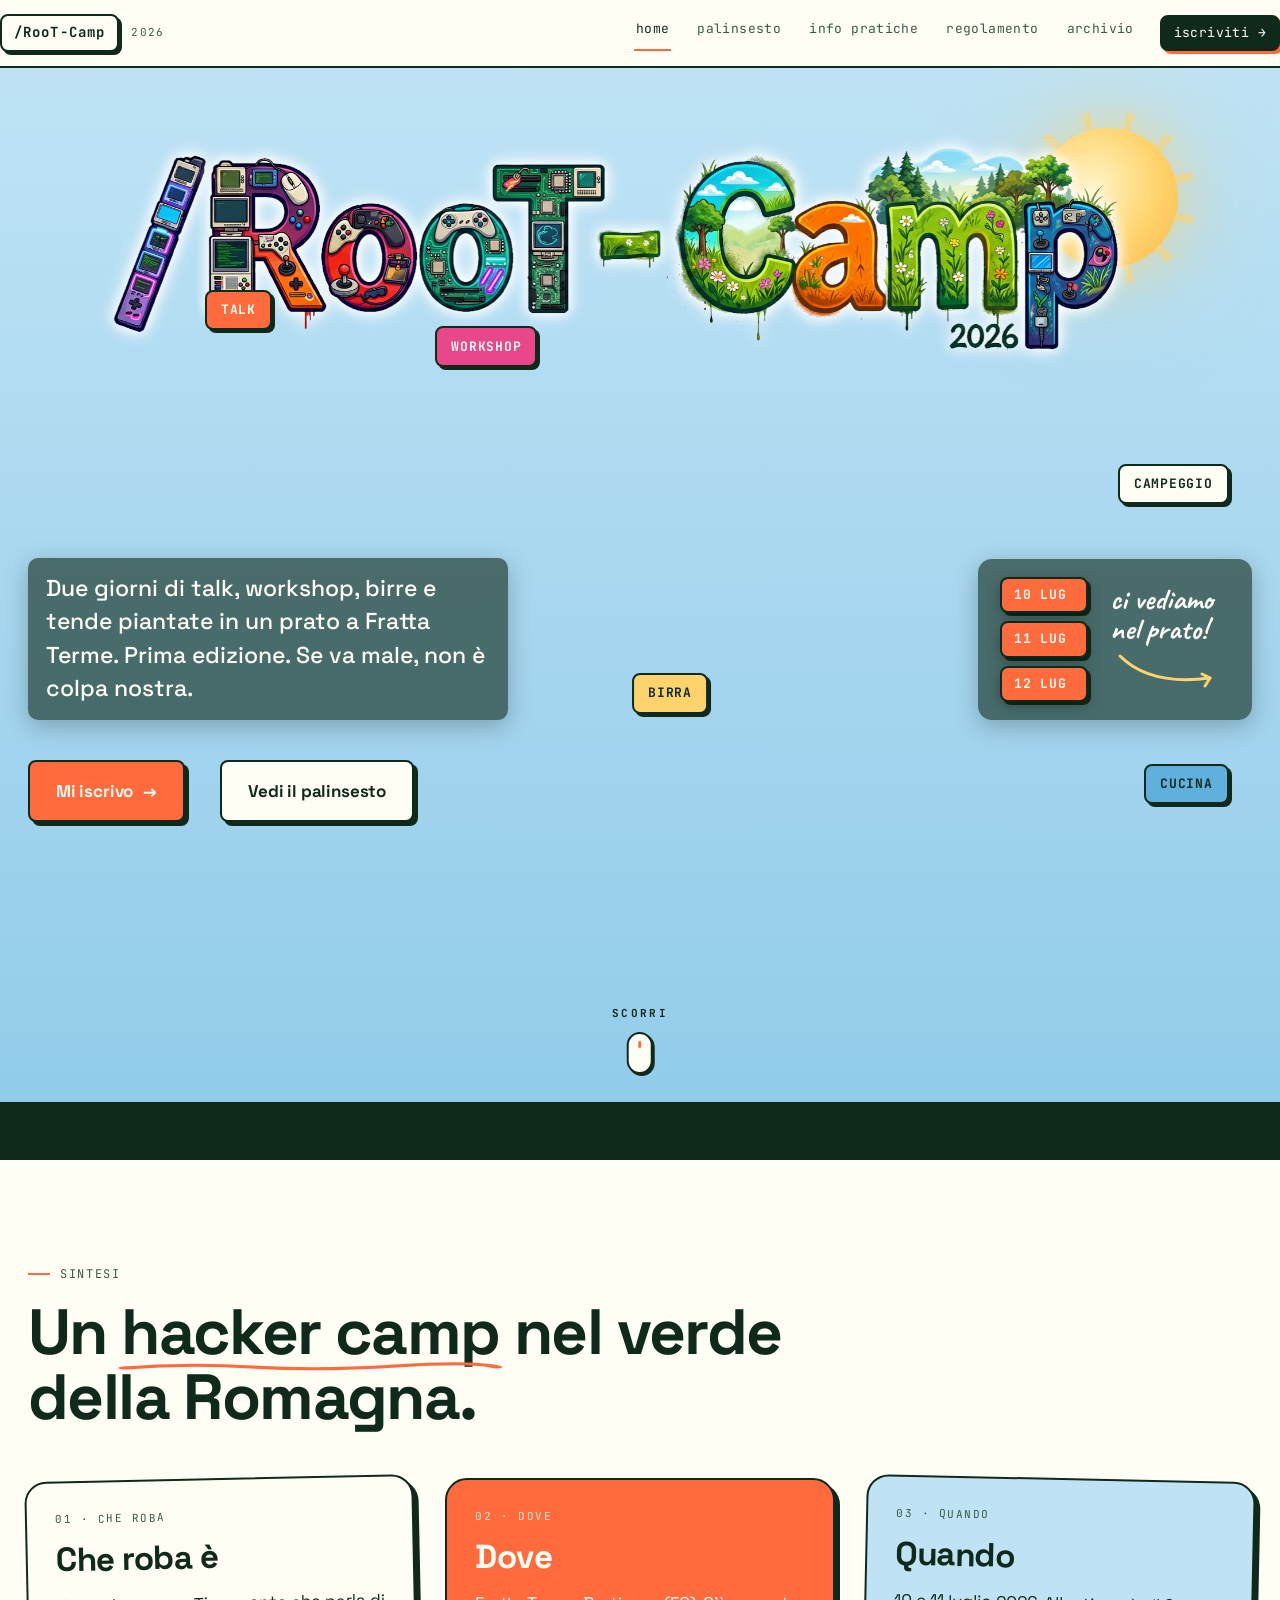
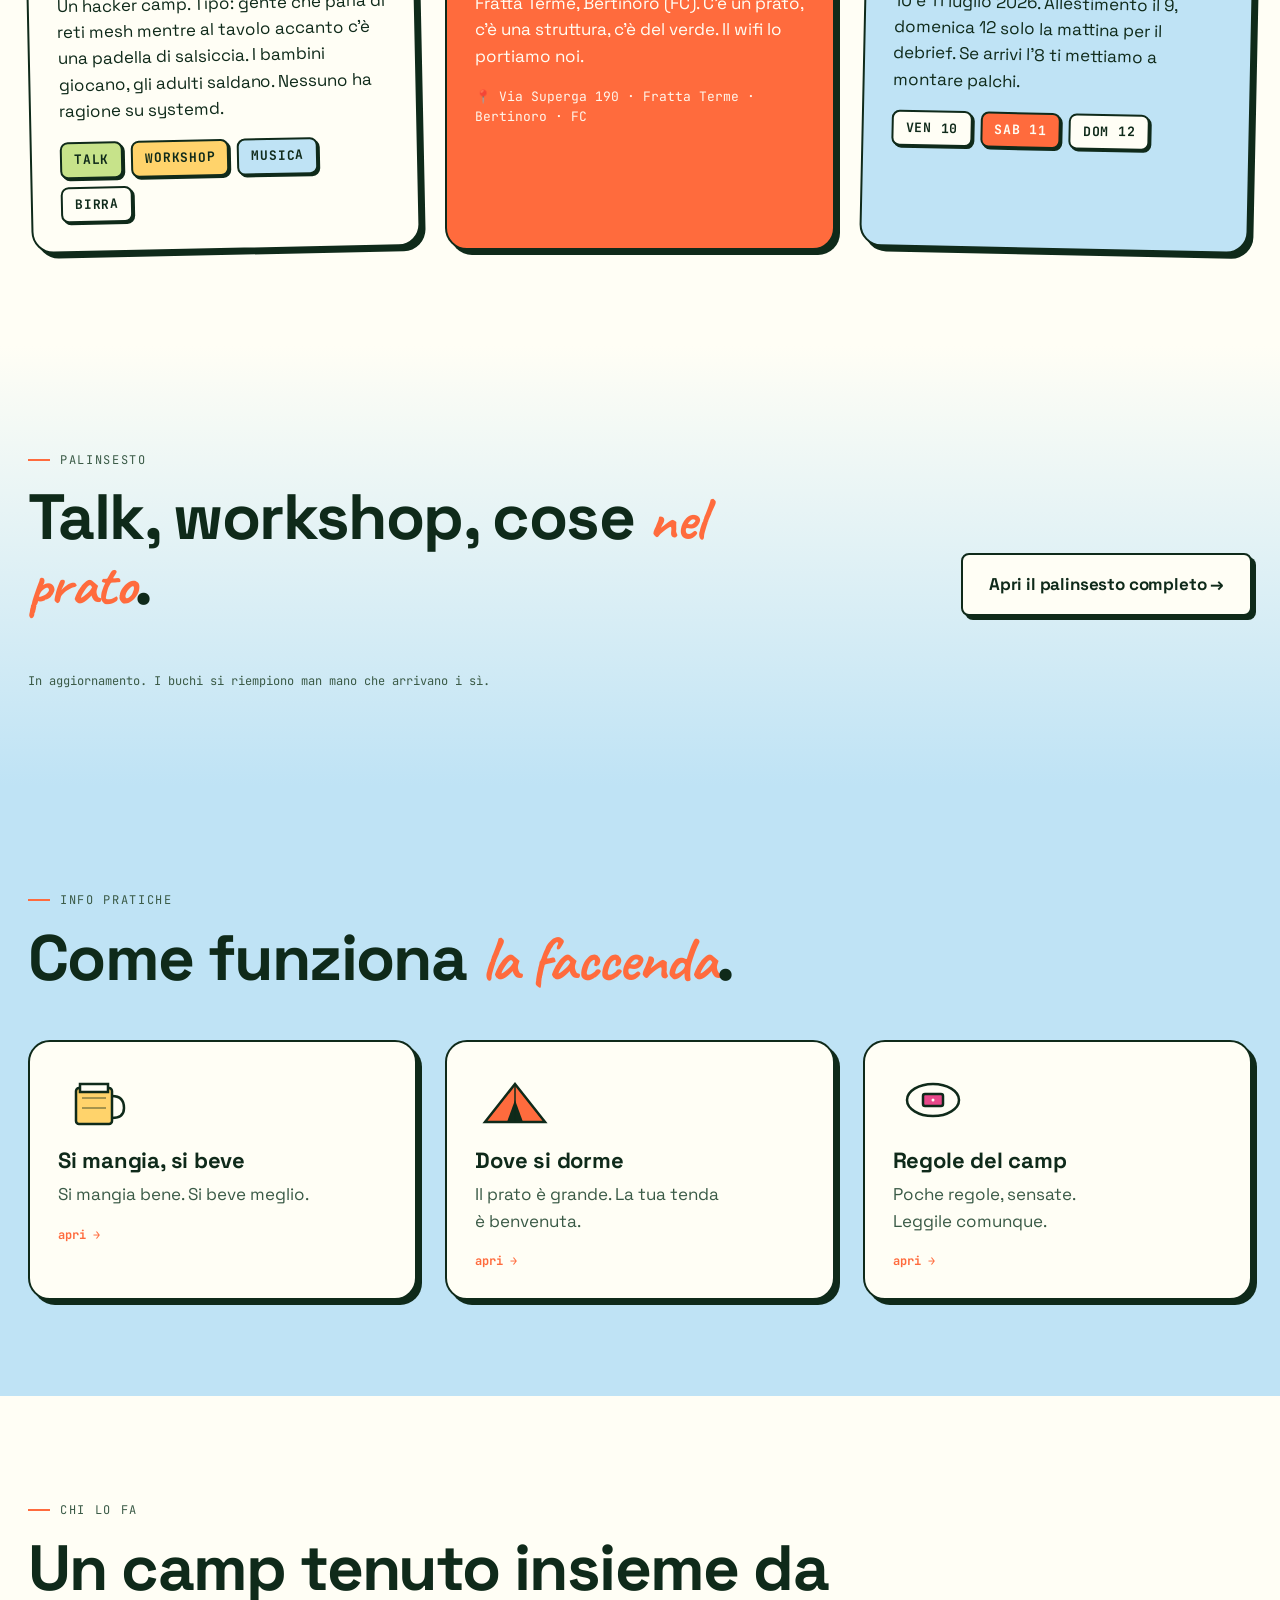
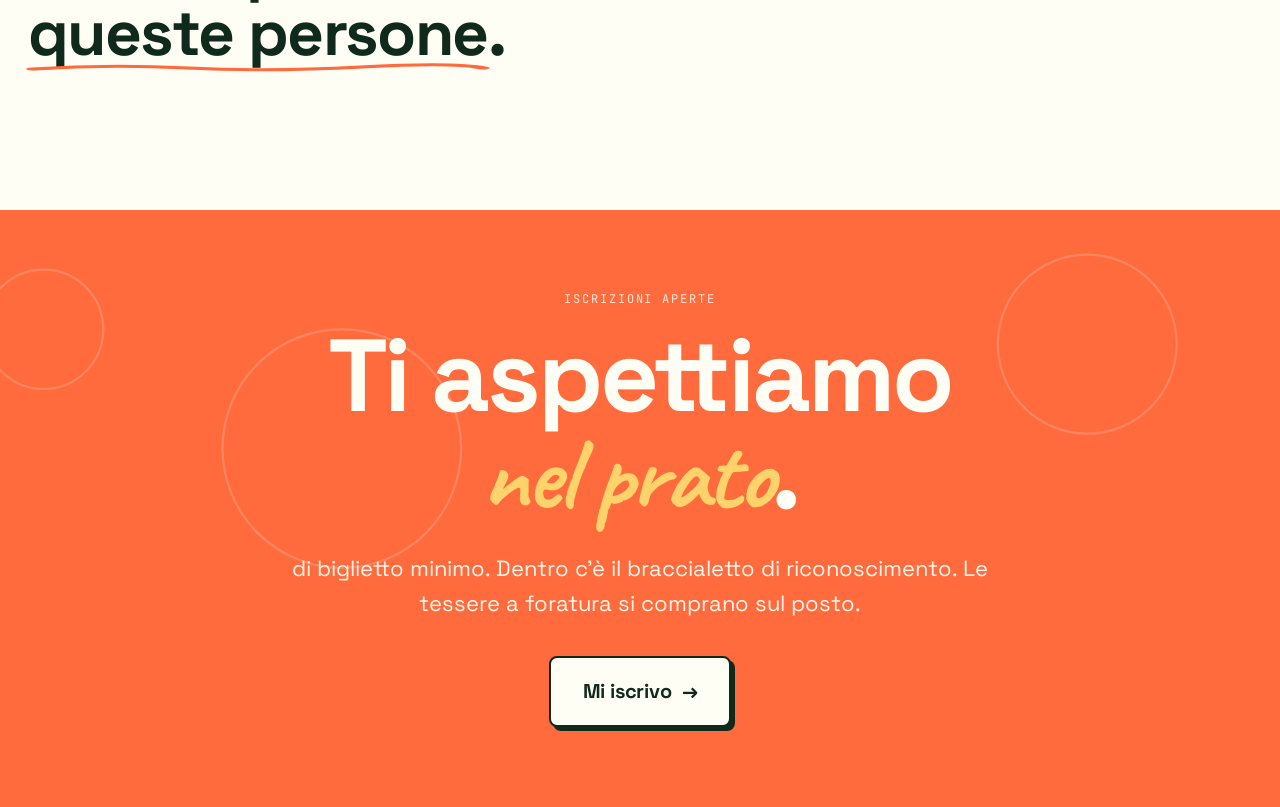
==== commit 54fa6b28: "Sponsor tecnici, link organizers, prezzo e CFP da DB - Nuova entità sponsors (schema + admin CRUD co" ====
--- a/index.html
+++ b/index.html
@@ -376,6 +376,17 @@
     </div>
   </section>
 
+  <!-- SPONSORS -->
+  <section id="sponsors" style="background:var(--cream);padding-top:0;" hidden>
+    <div class="wrap">
+      <div class="sec-eyebrow">sponsor tecnici</div>
+      <h2 class="h-1" style="margin-bottom:48px;max-width:26ch;">
+        Chi <span class="sketch">supporta</span> la manifestazione.
+      </h2>
+      <div id="sponsors-grid" class="grid-4"></div>
+    </div>
+  </section>
+
   <!-- FINAL CTA -->
   <section style="background:var(--hot);color:var(--cream);padding:80px 0;position:relative;overflow:hidden;">
     <div style="position:absolute;inset:0;z-index:0;pointer-events:none;opacity:.18;">
@@ -394,7 +405,7 @@
         Ti aspettiamo<br><em class="hand" style="font-style:normal;color:var(--sun);">nel prato</em>.
       </h2>
       <p style="font-size:clamp(18px, 1.8vw, 22px);max-width:50ch;margin:0 auto 36px;opacity:.95;">
-        15 € di biglietto minimo. Dentro c'è il braccialetto di riconoscimento. Le tessere a foratura si comprano sul posto.
+        <span data-ticket-price></span> di biglietto minimo. Dentro c'è il braccialetto di riconoscimento. Le tessere a foratura si comprano sul posto.
       </p>
       <a href="iscrizione.html" class="btn ghost" style="font-size:20px;padding:18px 32px;">Mi iscrivo <span class="arr">→</span></a>
     </div>
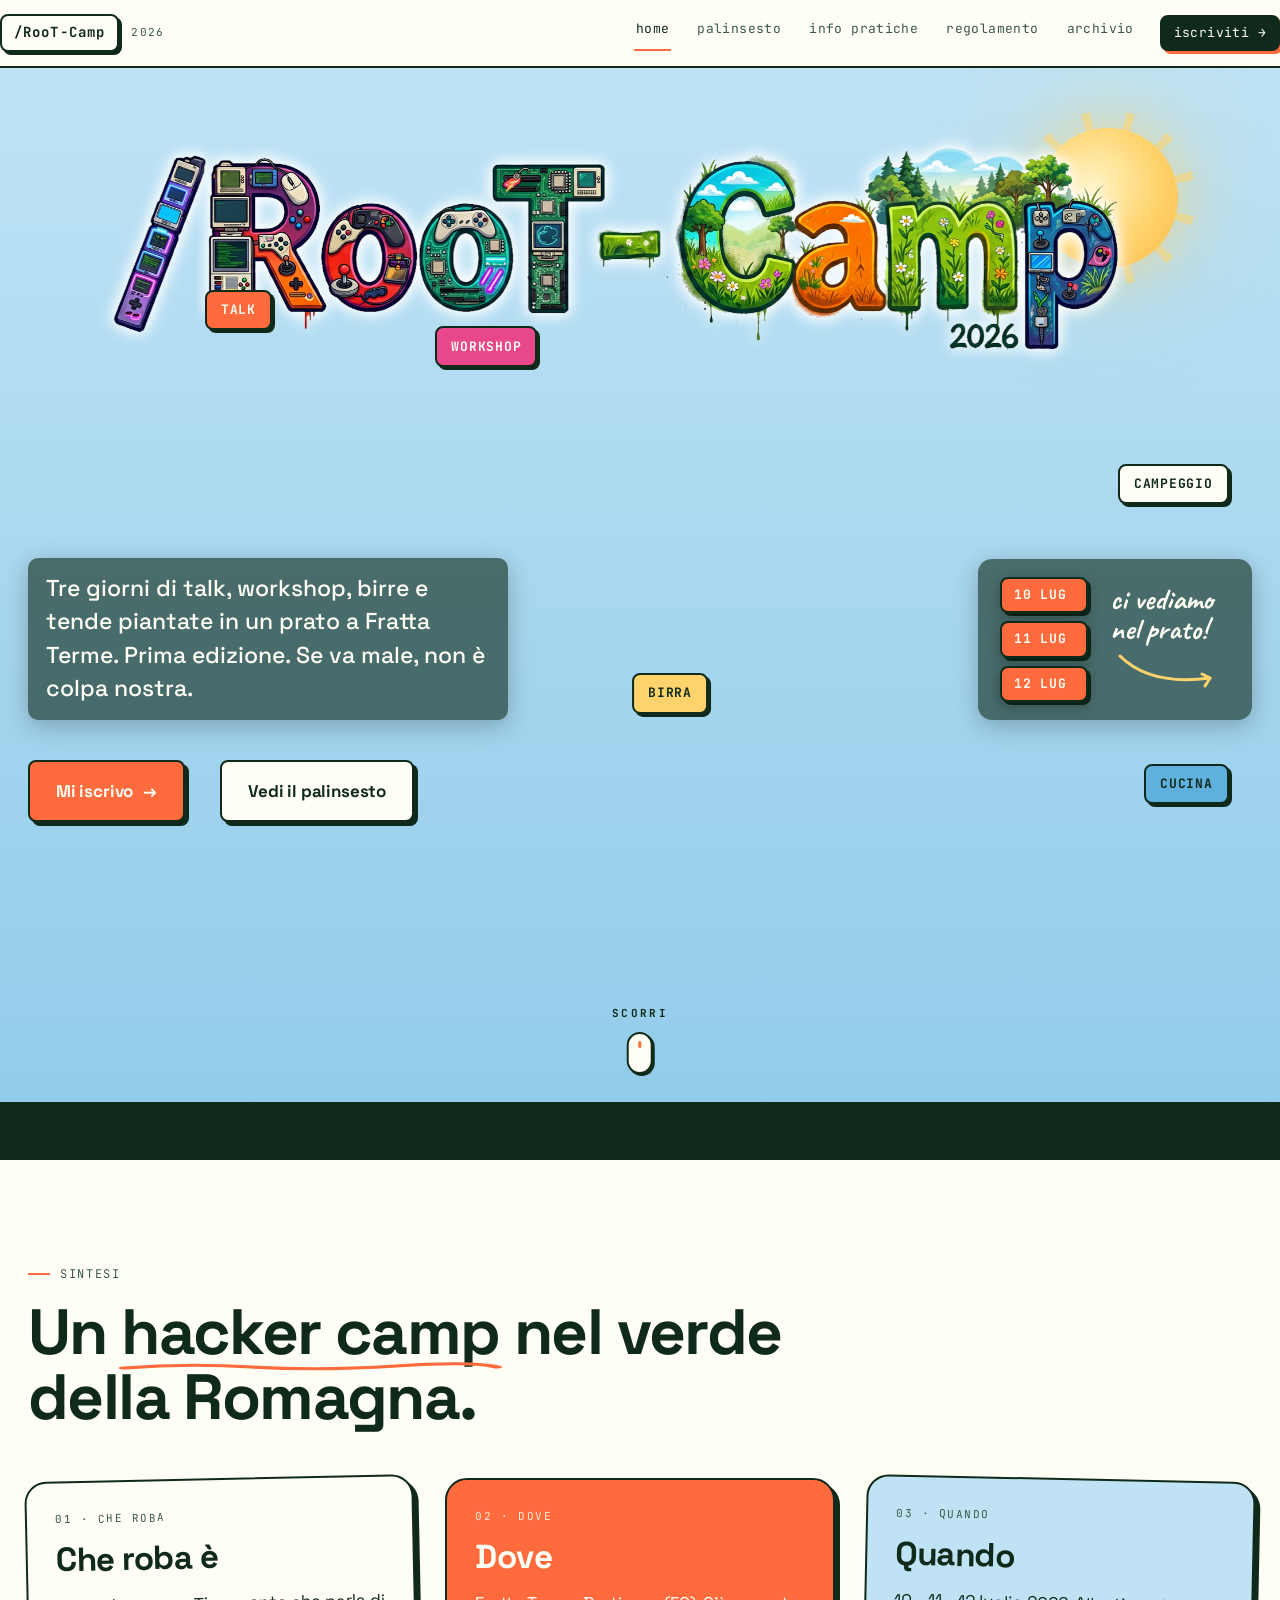
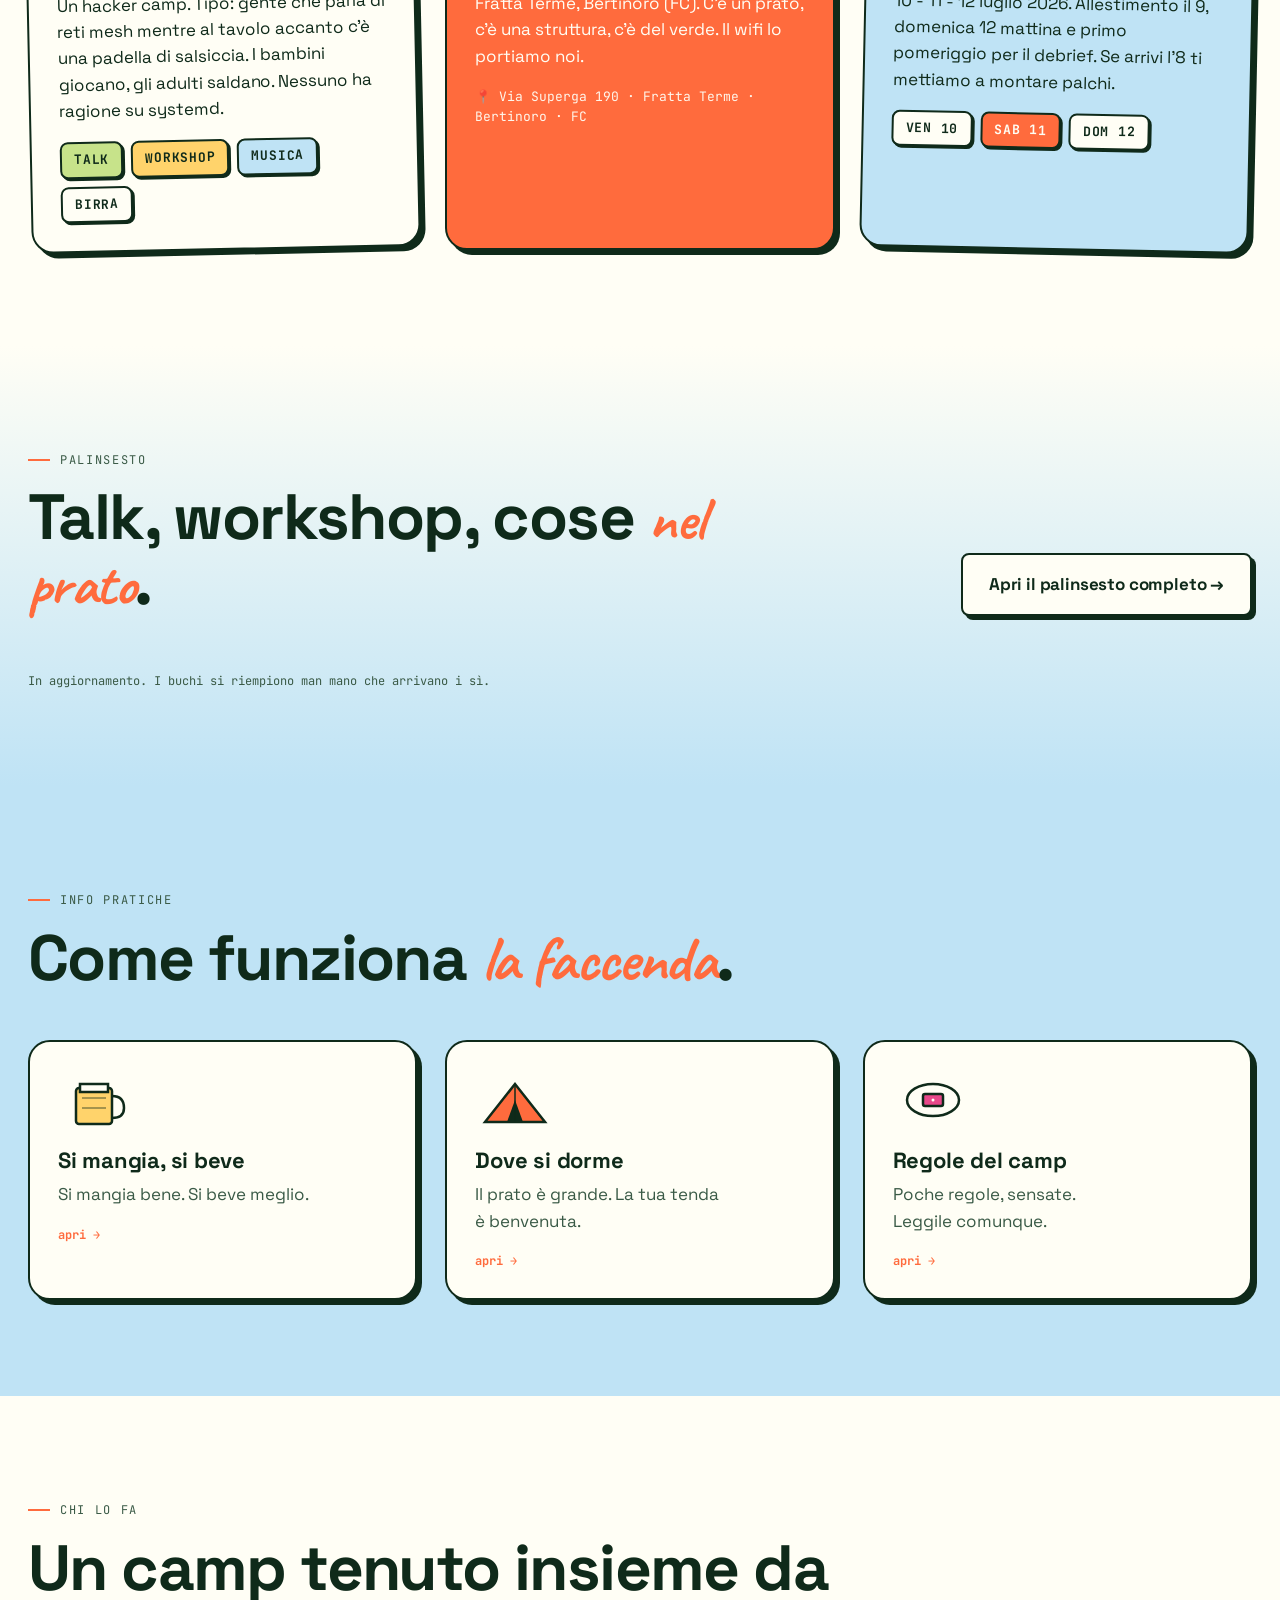
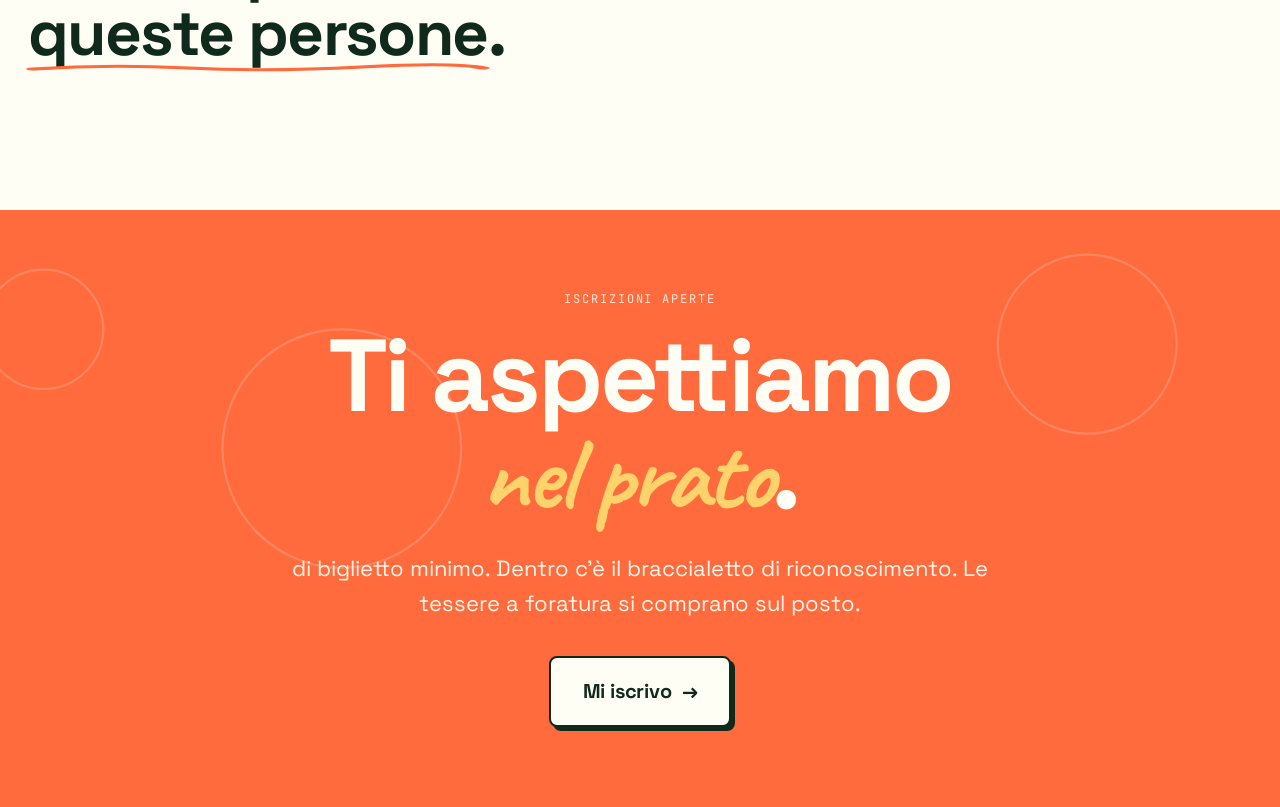
==== commit 14c18bb6: "Home: aggiorna durata camp a tre giorni (10-11-12 luglio) Co-Authored-By: Claude Opus 4.7 (1M contex" ====
--- a/index.html
+++ b/index.html
@@ -205,7 +205,7 @@
 
       <div class="hero-stack">
         <p class="hero-lede">
-          Due giorni di talk, workshop, birre e tende piantate in un prato a Fratta Terme. Prima edizione. Se va male, non è colpa nostra.
+          Tre giorni di talk, workshop, birre e tende piantate in un prato a Fratta Terme. Prima edizione. Se va male, non è colpa nostra.
         </p>
 
         <div class="hero-side">
@@ -280,7 +280,7 @@
         <div class="tile hov tilt-r sky">
           <div class="mono" style="font-size:11px;letter-spacing:.14em;text-transform:uppercase;color:var(--ink-dim);margin-bottom:14px;">03 · quando</div>
           <h3 class="h-2" style="margin-bottom:14px;">Quando</h3>
-          <p>10 e 11 luglio 2026. Allestimento il 9, domenica 12 solo la mattina per il debrief. Se arrivi l'8 ti mettiamo a montare palchi.</p>
+          <p>10 - 11 - 12 luglio 2026. Allestimento il 9, domenica 12 mattina e primo pomeriggio per il debrief. Se arrivi l'8 ti mettiamo a montare palchi.</p>
           <div style="display:flex;gap:8px;flex-wrap:wrap;margin-top:18px;">
             <span class="keycap">VEN 10</span>
             <span class="keycap hot">SAB 11</span>
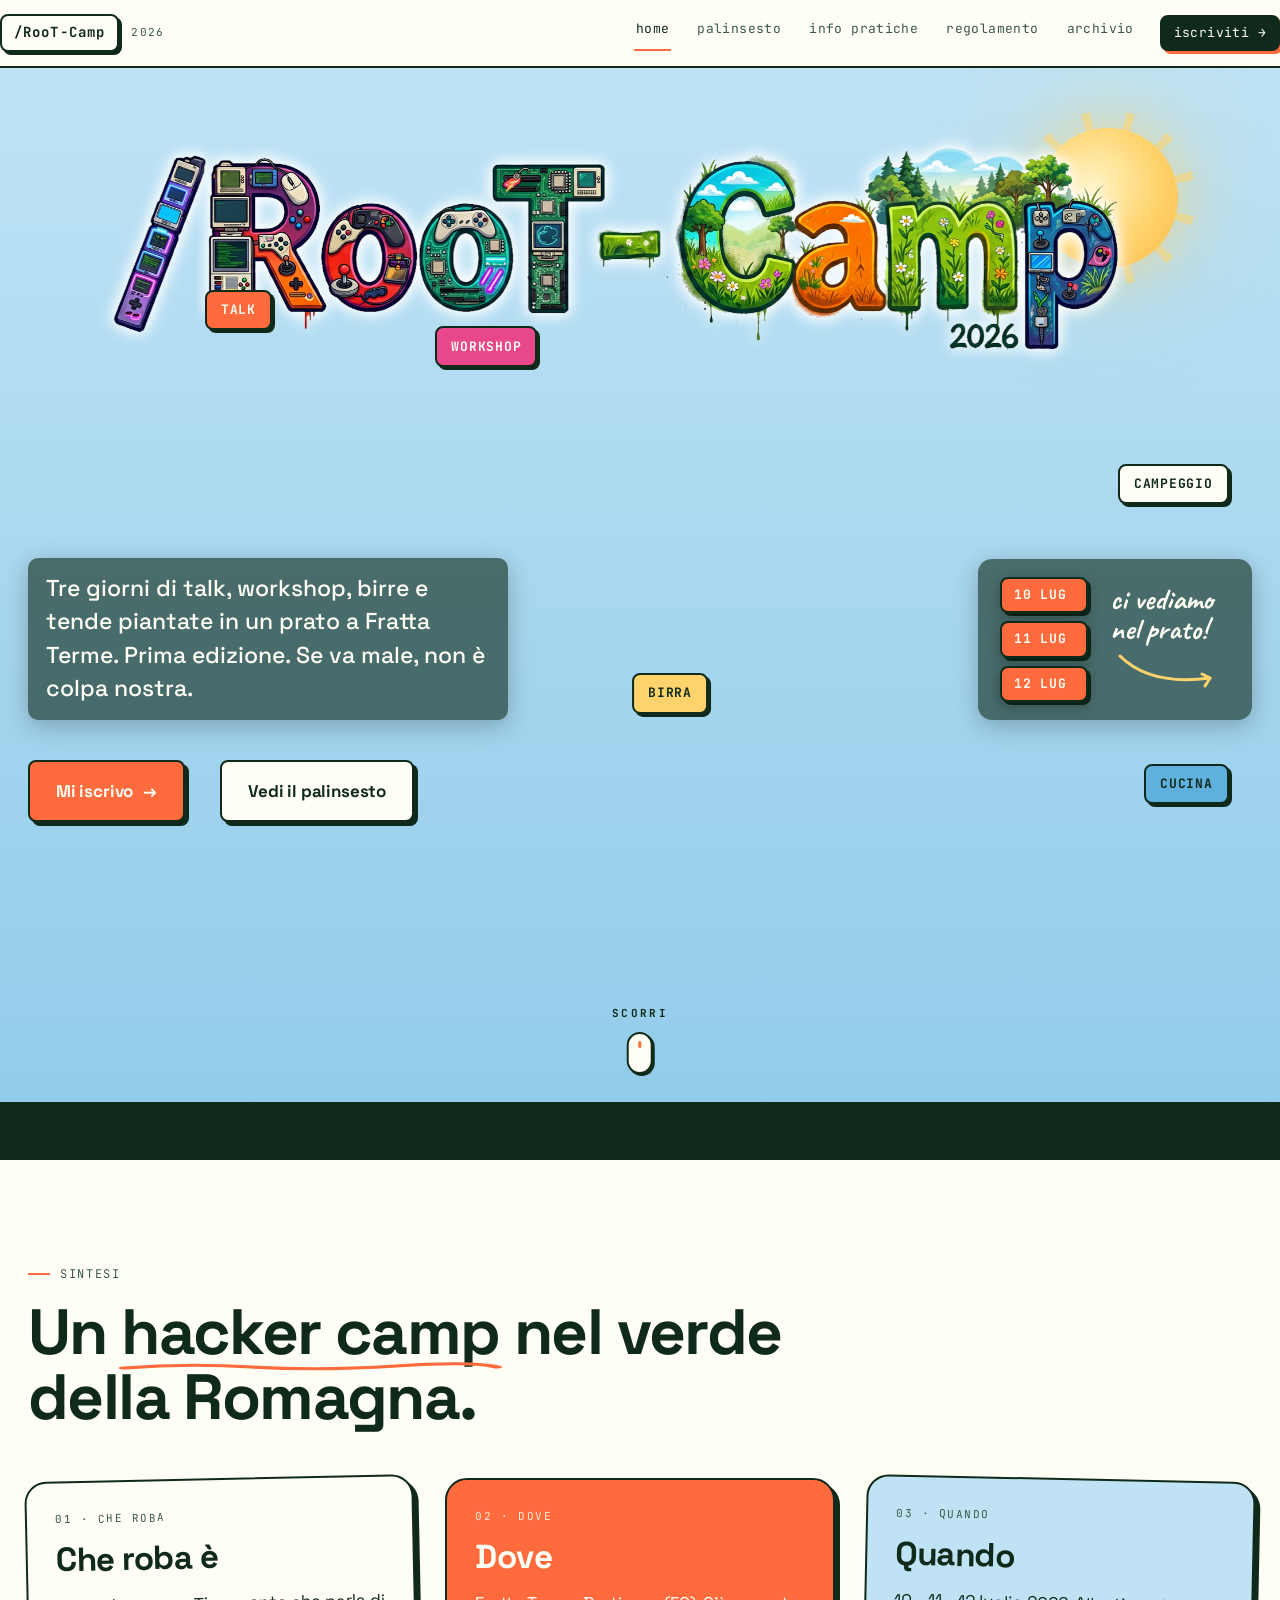
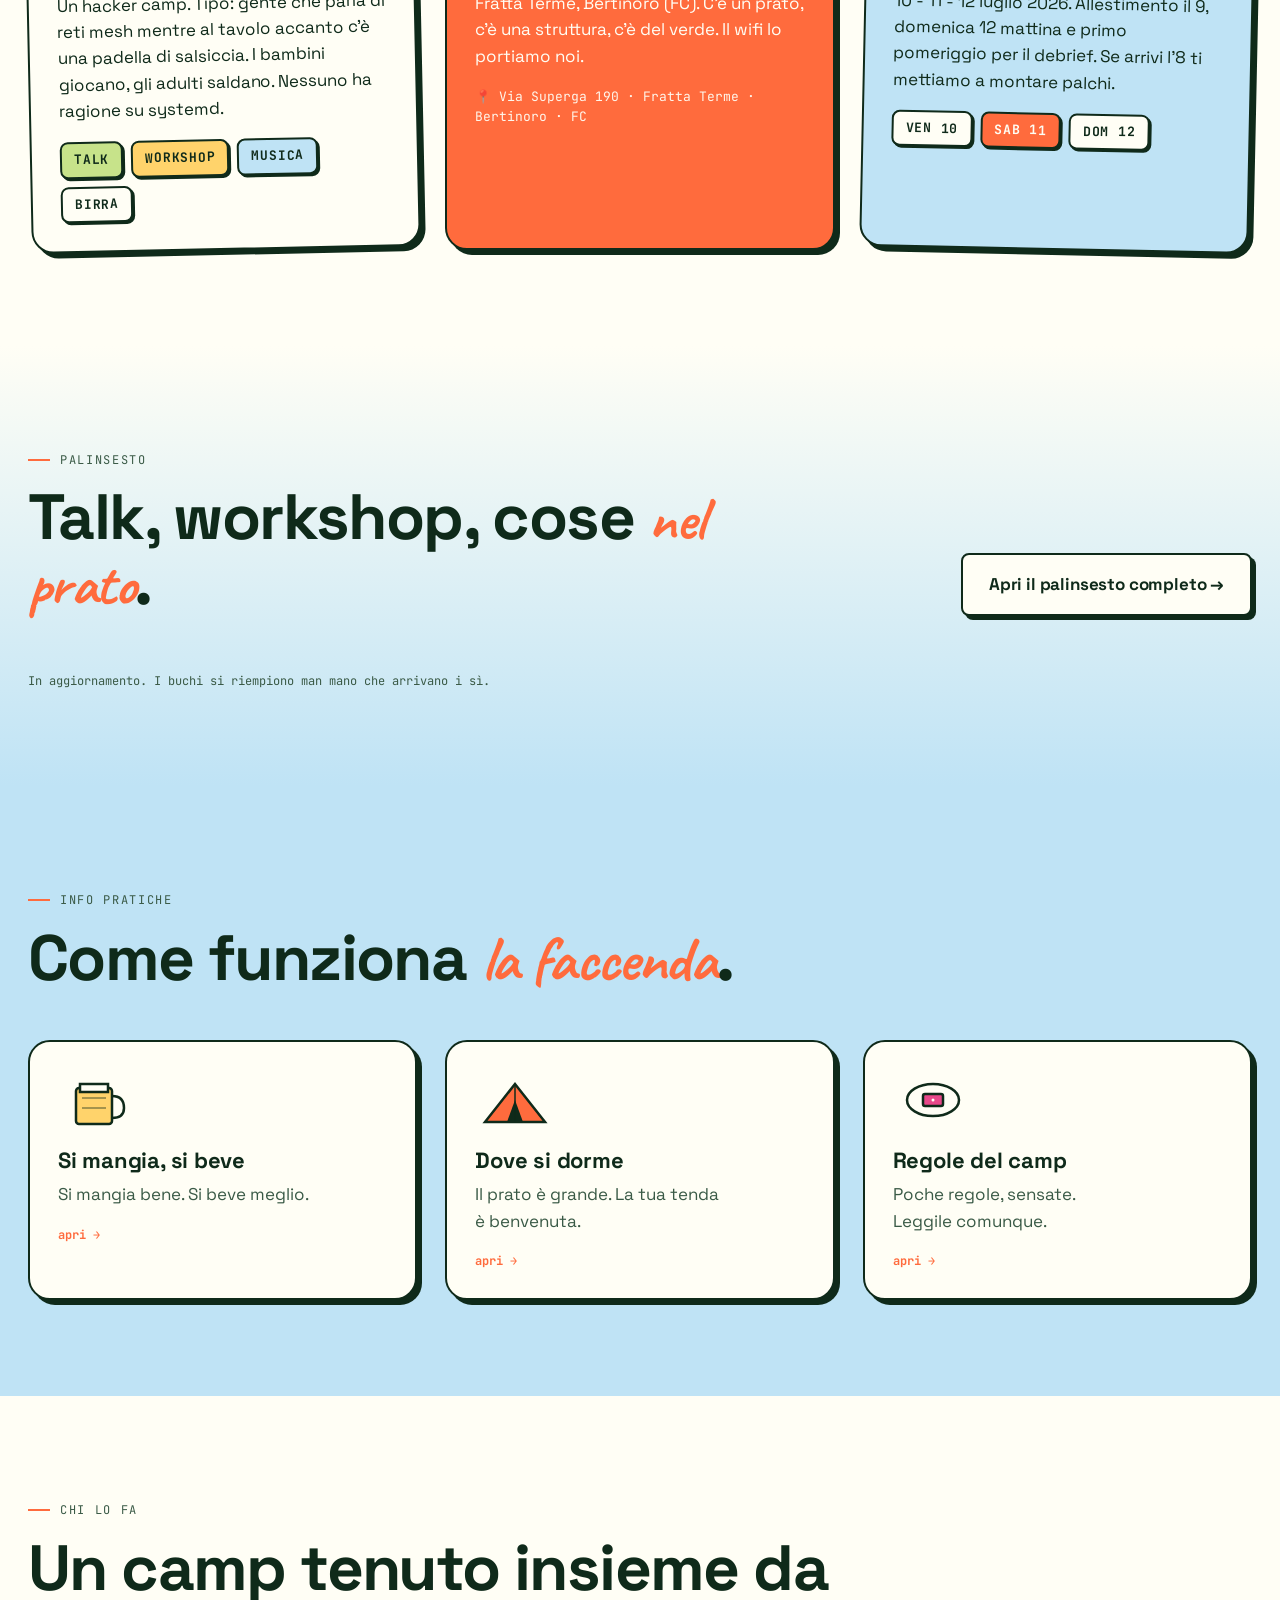
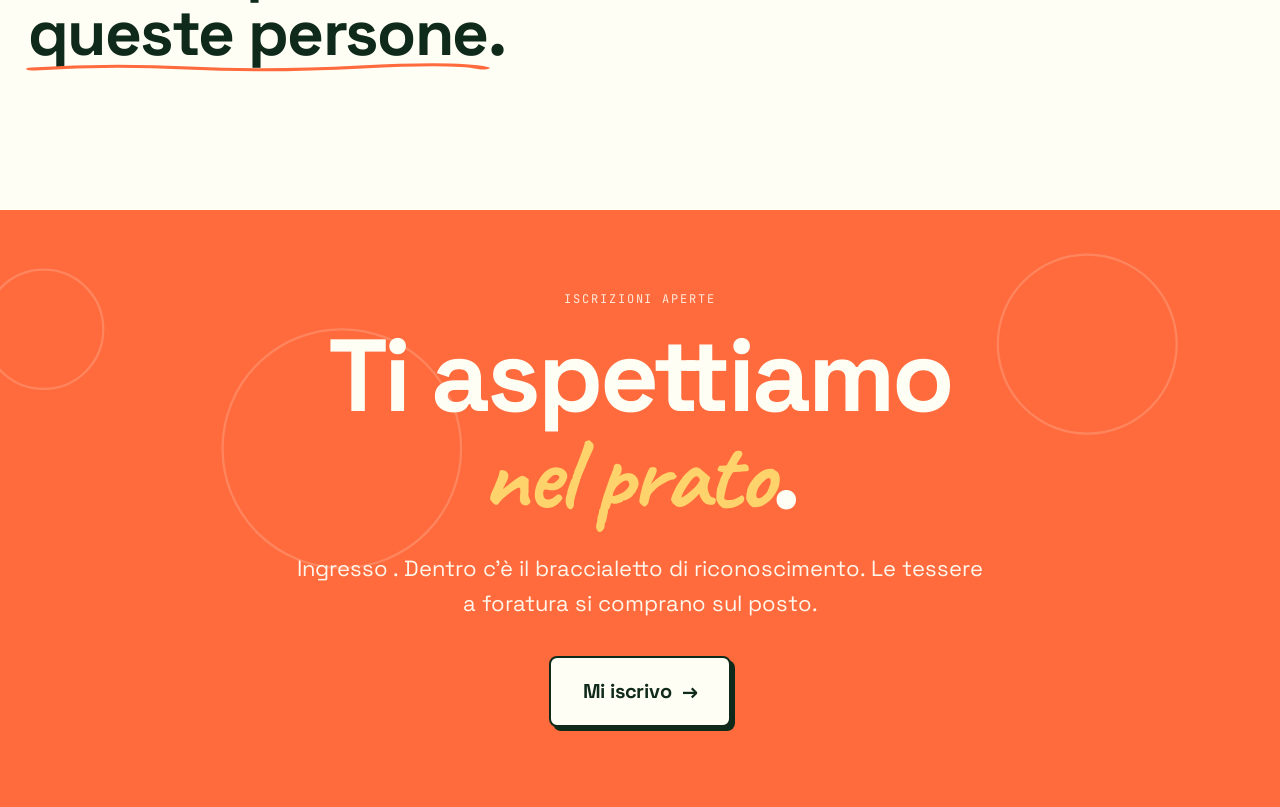
==== commit 936c87e2: "Rimuove banner cookie parodia, privacy formale, export CSV pasti e fix vari - home/index: rimuove il" ====
--- a/index.html
+++ b/index.html
@@ -5,153 +5,6 @@
   <meta name="viewport" content="width=device-width, initial-scale=1.0">
   <title>/RooT-Camp — hacker camp · Fratta Terme · 10-12 luglio 2026</title>
   <link rel="stylesheet" href="styles/global.css">
-  <style>
-    /* ====== Banner "cookie" parodia (solo home) ====== */
-    .cookie-banner {
-      position: fixed;
-      left: 0; right: 0; bottom: 0;
-      z-index: 9999;
-      background: #ffffff;
-      color: #1a1a1a;
-      border-top: 1px solid rgba(0,0,0,.08);
-      box-shadow: 0 -8px 32px rgba(0,0,0,.12);
-      font-family: -apple-system, BlinkMacSystemFont, "Segoe UI", Roboto, sans-serif;
-      transform: translateY(100%);
-      transition: transform .35s cubic-bezier(.2,.8,.2,1);
-      max-height: 80vh;
-      overflow-y: auto;
-    }
-    .cookie-banner.is-open { transform: translateY(0); }
-    @media (prefers-reduced-motion: reduce) {
-      .cookie-banner { transition: none; }
-    }
-    .cb-inner {
-      max-width: 1100px;
-      margin: 0 auto;
-      padding: 22px 28px 24px;
-      position: relative;
-    }
-    .cb-close {
-      position: absolute;
-      top: 14px; right: 16px;
-      width: 32px; height: 32px;
-      border: none;
-      background: transparent;
-      color: #6b6b6b;
-      font-size: 22px;
-      line-height: 1;
-      cursor: pointer;
-      border-radius: 4px;
-    }
-    .cb-close:hover { background: rgba(0,0,0,.06); color: #1a1a1a; }
-    .cookie-banner h3 {
-      font-size: 17px;
-      font-weight: 600;
-      margin: 0 0 10px;
-      padding-right: 36px;
-      color: #1a1a1a;
-      letter-spacing: -.005em;
-    }
-    .cb-lead {
-      font-size: 13.5px;
-      line-height: 1.55;
-      color: #4a4a4a;
-      margin: 0 0 14px;
-    }
-    .cb-purposes {
-      list-style: none;
-      padding: 0;
-      margin: 0 0 14px;
-      display: grid;
-      grid-template-columns: repeat(auto-fit, minmax(280px, 1fr));
-      gap: 4px 18px;
-      font-size: 12.5px;
-      line-height: 1.5;
-      color: #4a4a4a;
-    }
-    .cb-purposes li {
-      display: flex;
-      align-items: flex-start;
-      gap: 8px;
-      padding: 3px 0;
-    }
-    .cb-purposes li::before {
-      content: "☑";
-      color: #1976d2;
-      font-size: 14px;
-      flex-shrink: 0;
-      line-height: 1.4;
-    }
-    .cb-purposes li.opt::before { content: "☐"; color: #a0a0a0; }
-    .cb-meta {
-      font-size: 11.5px;
-      color: #8a8a8a;
-      margin: 0 0 16px;
-      font-style: italic;
-    }
-    .cb-actions {
-      display: flex;
-      gap: 10px;
-      flex-wrap: wrap;
-      align-items: center;
-      padding-top: 14px;
-      border-top: 1px solid rgba(0,0,0,.06);
-      margin-bottom: 14px;
-    }
-    .cb-btn {
-      font: inherit;
-      cursor: pointer;
-      border-radius: 4px;
-      padding: 10px 18px;
-      font-size: 13.5px;
-      font-weight: 600;
-      letter-spacing: .01em;
-      transition: background .15s ease, border-color .15s ease;
-    }
-    .cb-btn-primary {
-      background: #1976d2;
-      color: #fff;
-      border: 1px solid #1976d2;
-      order: -1; /* push first */
-    }
-    .cb-btn-primary:hover { background: #155fa8; border-color: #155fa8; }
-    .cb-btn-ghost {
-      background: #fff;
-      color: #1976d2;
-      border: 1px solid #1976d2;
-    }
-    .cb-btn-ghost:hover { background: #f0f6fc; }
-    .cb-btn-thin {
-      background: transparent;
-      color: #888;
-      border: none;
-      font-weight: 400;
-      font-size: 12.5px;
-      text-decoration: underline;
-      padding: 10px 6px;
-    }
-    .cb-btn-thin:hover { color: #1a1a1a; }
-    .cb-truth {
-      font-family: var(--font-ui);
-      font-size: 12px;
-      line-height: 1.55;
-      color: #555;
-      background: #fafafa;
-      border-left: 3px solid var(--hot);
-      padding: 12px 14px;
-      border-radius: 0 4px 4px 0;
-      margin: 0;
-    }
-    .cb-truth strong { color: #1a1a1a; }
-    .cb-truth a { color: var(--hot); text-decoration: underline; }
-    @media (max-width: 700px) {
-      .cb-inner { padding: 18px 18px 20px; }
-      .cookie-banner h3 { font-size: 16px; }
-      .cb-actions { flex-direction: column; align-items: stretch; }
-      .cb-btn { text-align: center; }
-      .cb-btn-thin { padding: 8px 0; }
-    }
-  </style>
   <template id="__bundler_thumbnail" data-bg-color="#92ccea">
     <svg viewBox="0 0 1200 800" xmlns="http://www.w3.org/2000/svg">
       <rect width="1200" height="800" fill="#92ccea"/>
@@ -405,7 +258,7 @@
         Ti aspettiamo<br><em class="hand" style="font-style:normal;color:var(--sun);">nel prato</em>.
       </h2>
       <p style="font-size:clamp(18px, 1.8vw, 22px);max-width:50ch;margin:0 auto 36px;opacity:.95;">
-        <span data-ticket-price></span> di biglietto minimo. Dentro c'è il braccialetto di riconoscimento. Le tessere a foratura si comprano sul posto.
+        Ingresso <span data-ticket-price></span>. Dentro c'è il braccialetto di riconoscimento. Le tessere a foratura si comprano sul posto.
       </p>
       <a href="iscrizione.html" class="btn ghost" style="font-size:20px;padding:18px 32px;">Mi iscrivo <span class="arr">→</span></a>
     </div>
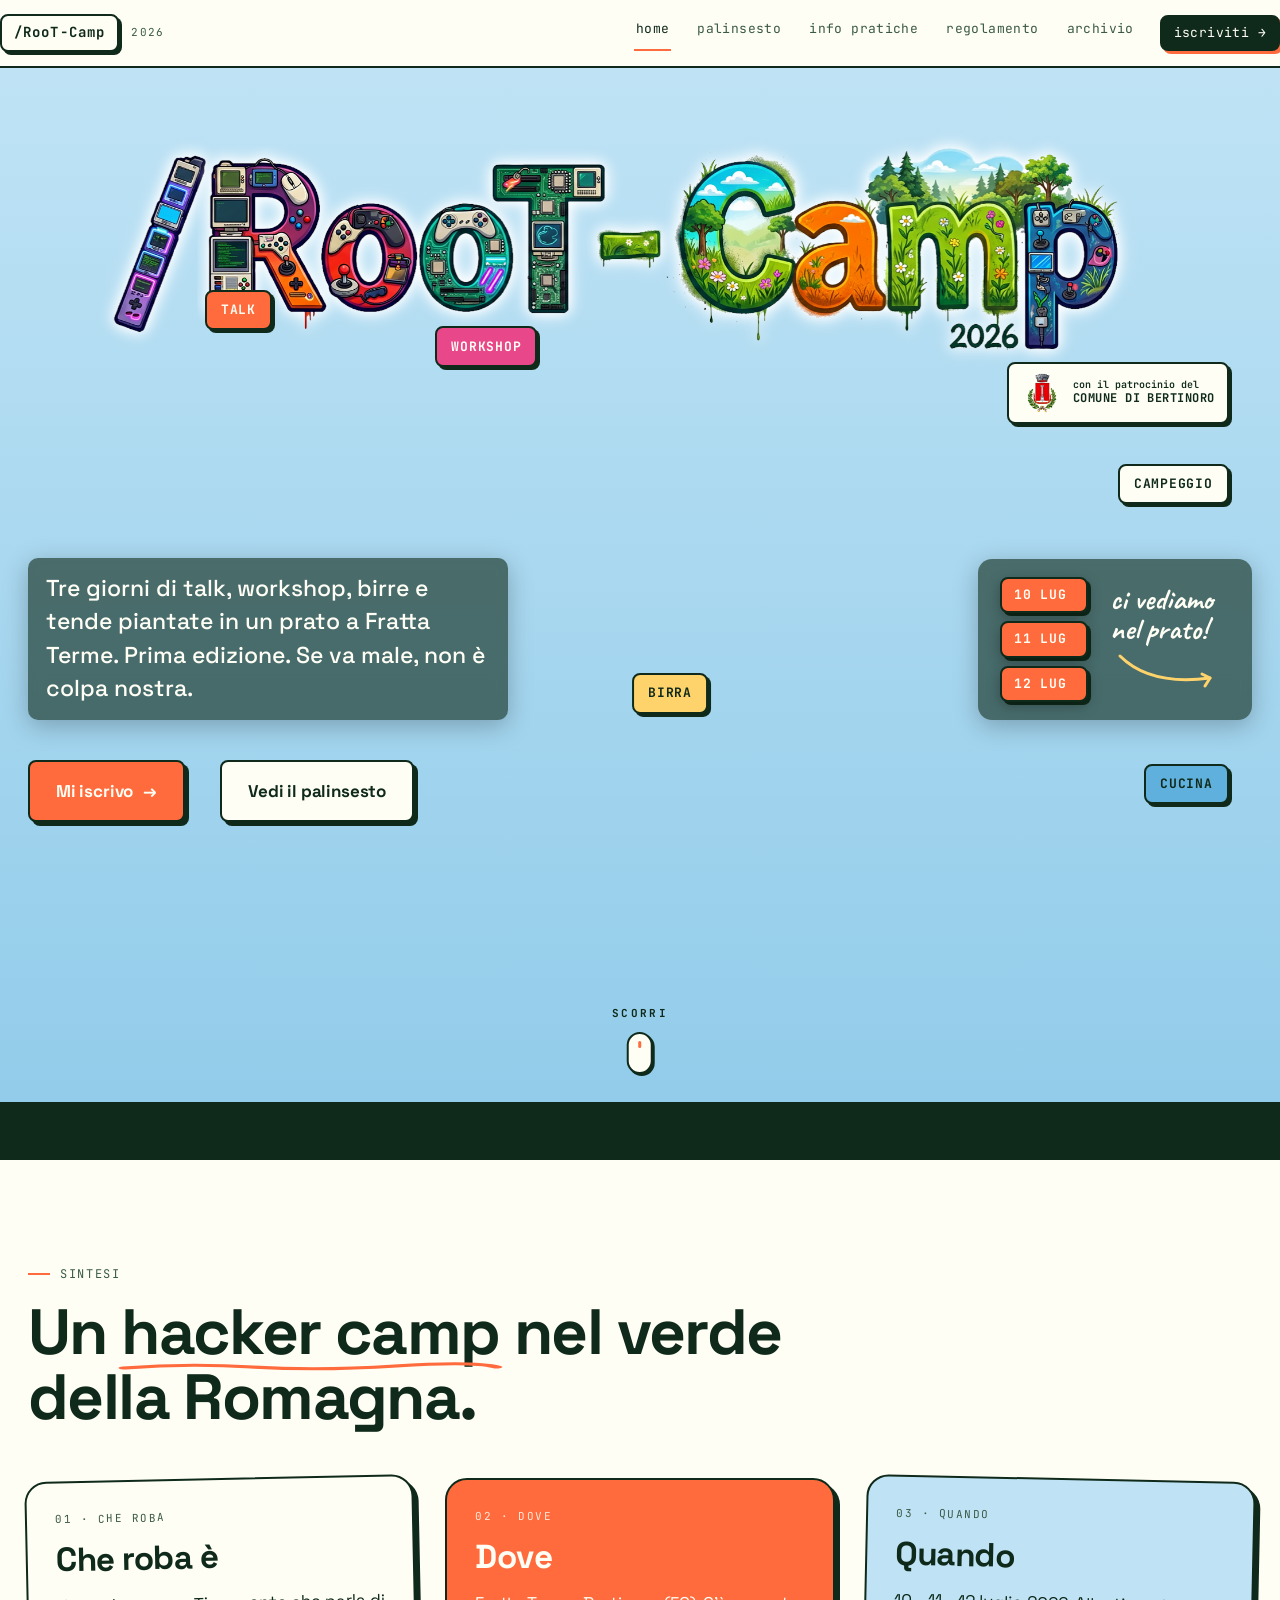
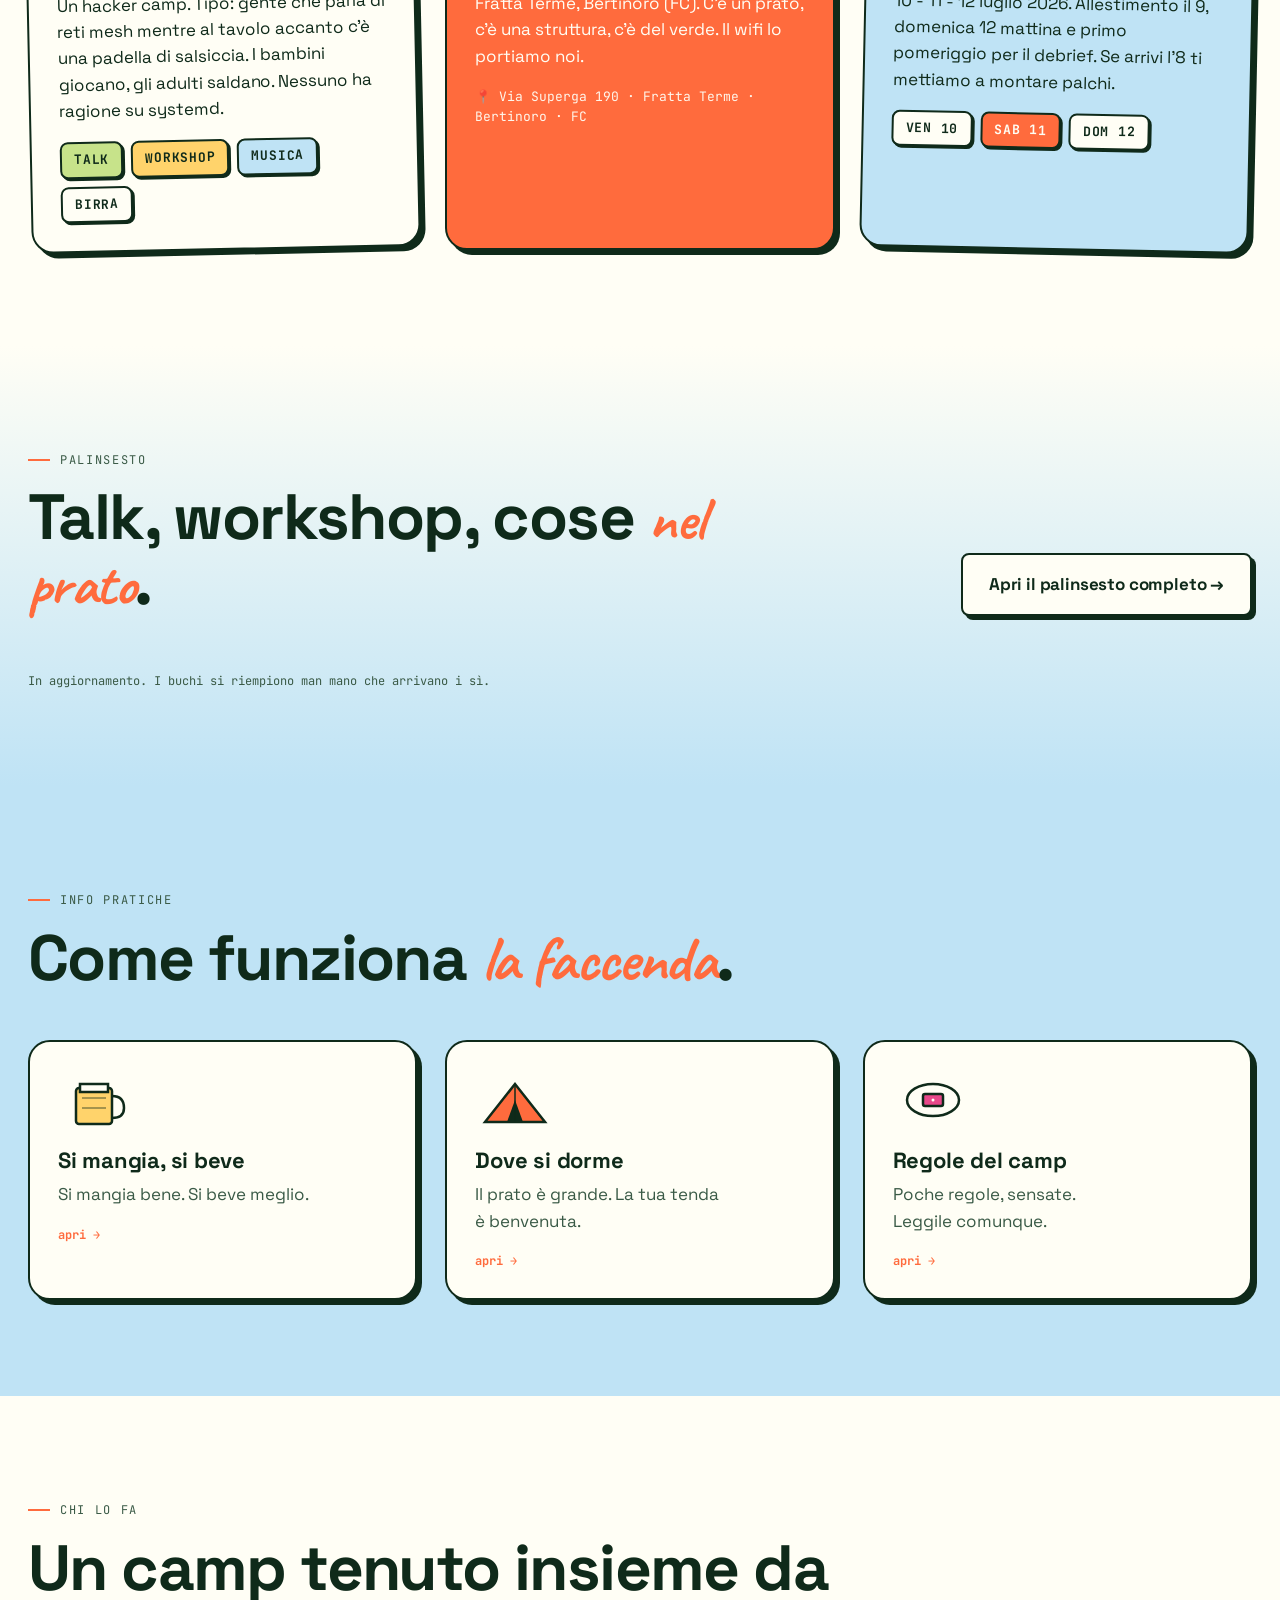
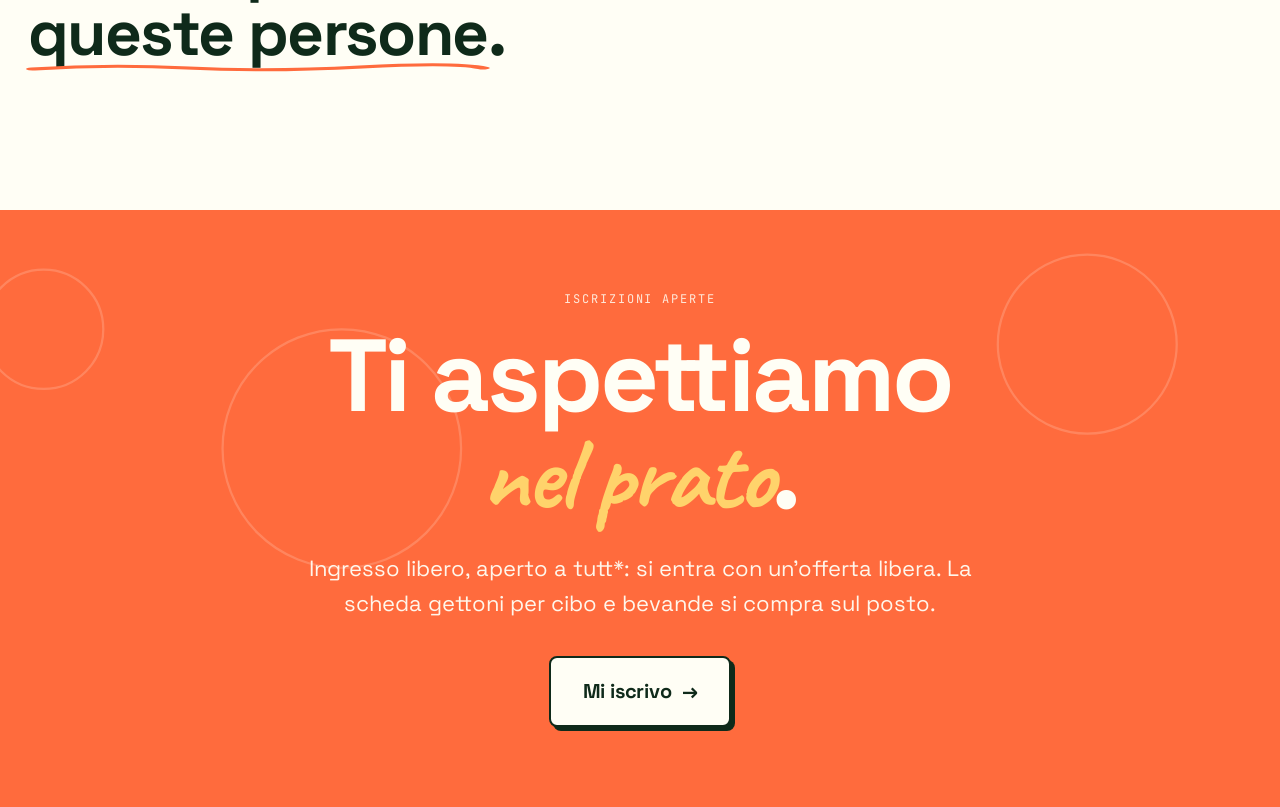
==== commit 34282c80: "Home: immagini organizzatori, riordino sezioni, icona sleep "other" e fix vari - organizers: upload " ====
--- a/index.html
+++ b/index.html
@@ -25,8 +25,7 @@
 
   <!-- HERO -->
   <section class="hero" style="padding:0;">
-    <!-- cielo: sole + nuvole -->
-    <div class="hero-sun" aria-hidden="true"></div>
+    <!-- cielo: nuvole -->
     <div class="cloud cloud-1" aria-hidden="true"></div>
     <div class="cloud cloud-2" aria-hidden="true"></div>
     <div class="cloud cloud-3" aria-hidden="true"></div>
@@ -37,6 +36,12 @@
         <source src="assets/hero.mp4" type="video/mp4"/>
       </video>
       <div class="hero-video-tint"></div>
+    </div>
+
+    <!-- patrocinio -->
+    <div class="floater f-patrocinio">
+      <img src="assets/logo_bertinoro.webp" alt="Comune di Bertinoro" width="300" height="300" />
+      <span>con il patrocinio del<strong>Comune di Bertinoro</strong></span>
     </div>
 
     <!-- floater keycaps sparse -->
@@ -218,25 +223,25 @@
     </div>
   </section>
 
+  <!-- SPONSORS -->
+  <section id="sponsors" style="background:var(--cream);" hidden>
+    <div class="wrap">
+      <div class="sec-eyebrow">sponsor tecnici</div>
+      <h2 class="h-1" style="margin-bottom:48px;max-width:26ch;">
+        Chi <span class="sketch">supporta</span> la manifestazione.
+      </h2>
+      <div id="sponsors-grid" class="grid-4"></div>
+    </div>
+  </section>
+
   <!-- ORGS -->
-  <section style="background:var(--cream);">
+  <section id="orgs" style="background:var(--cream);">
     <div class="wrap">
       <div class="sec-eyebrow">chi lo fa</div>
       <h2 class="h-1" style="margin-bottom:48px;max-width:26ch;">
         Un camp tenuto insieme da <span class="sketch">queste persone</span>.
       </h2>
       <div id="orgs-grid" class="grid-4"></div>
-    </div>
-  </section>
-
-  <!-- SPONSORS -->
-  <section id="sponsors" style="background:var(--cream);padding-top:0;" hidden>
-    <div class="wrap">
-      <div class="sec-eyebrow">sponsor tecnici</div>
-      <h2 class="h-1" style="margin-bottom:48px;max-width:26ch;">
-        Chi <span class="sketch">supporta</span> la manifestazione.
-      </h2>
-      <div id="sponsors-grid" class="grid-4"></div>
     </div>
   </section>
 
@@ -258,7 +263,7 @@
         Ti aspettiamo<br><em class="hand" style="font-style:normal;color:var(--sun);">nel prato</em>.
       </h2>
       <p style="font-size:clamp(18px, 1.8vw, 22px);max-width:50ch;margin:0 auto 36px;opacity:.95;">
-        Ingresso <span data-ticket-price></span>. Dentro c'è il braccialetto di riconoscimento. Le tessere a foratura si comprano sul posto.
+        Ingresso libero, aperto a tutt*: si entra con un'offerta libera. La scheda gettoni per cibo e bevande si compra sul posto.
       </p>
       <a href="iscrizione.html" class="btn ghost" style="font-size:20px;padding:18px 32px;">Mi iscrivo <span class="arr">→</span></a>
     </div>
--- a/styles/global.css
+++ b/styles/global.css
@@ -701,6 +701,23 @@
 .floater.f-birra     { top: calc(46% + 150px); left: calc(50% + 30px); transform: translate(-50%, -50%); background: var(--sun); color: var(--ink); animation-delay: -2.1s; --rot: -3deg; z-index: 6; }
 .floater.f-cucina    { top: calc(48% + 200px); right: 4%; background: var(--sky-3); color: var(--ink); animation-delay: -1.7s; --rot: 5deg; z-index: 6; }
 .floater.f-campeggio { bottom: calc(clamp(140px, 22vh, 260px) + 400px); right: 4%; background: var(--cream); color: var(--ink); animation-delay: -3s; --rot: 8deg; z-index: 6; }
+.floater.f-patrocinio {
+  top: 294px; right: 4%;
+  gap: 10px;
+  padding: 8px 12px;
+  max-width: 230px;
+  background: var(--cream); color: var(--ink);
+  text-transform: none; letter-spacing: 0;
+  animation: float-patrocinio 5s ease-in-out infinite;
+  animation-delay: -2.5s; --rot: 4deg; z-index: 7;
+}
+@keyframes float-patrocinio {
+  0%,100% { transform: translateY(0) rotate(var(--rot, 0deg)); }
+  50%     { transform: translateY(-28px) rotate(var(--rot, 0deg)); }
+}
+.floater.f-patrocinio img { width: 42px; height: 42px; object-fit: contain; flex: 0 0 auto; }
+.floater.f-patrocinio span { display: flex; flex-direction: column; font-size: 10px; font-weight: 600; line-height: 1.3; text-align: left; }
+.floater.f-patrocinio strong { font-size: 12px; text-transform: uppercase; letter-spacing: 0.04em; }
 @keyframes float {
   0%,100% { transform: translateY(0) rotate(var(--rot, 0deg)); }
   50%     { transform: translateY(-14px) rotate(var(--rot, 0deg)); }
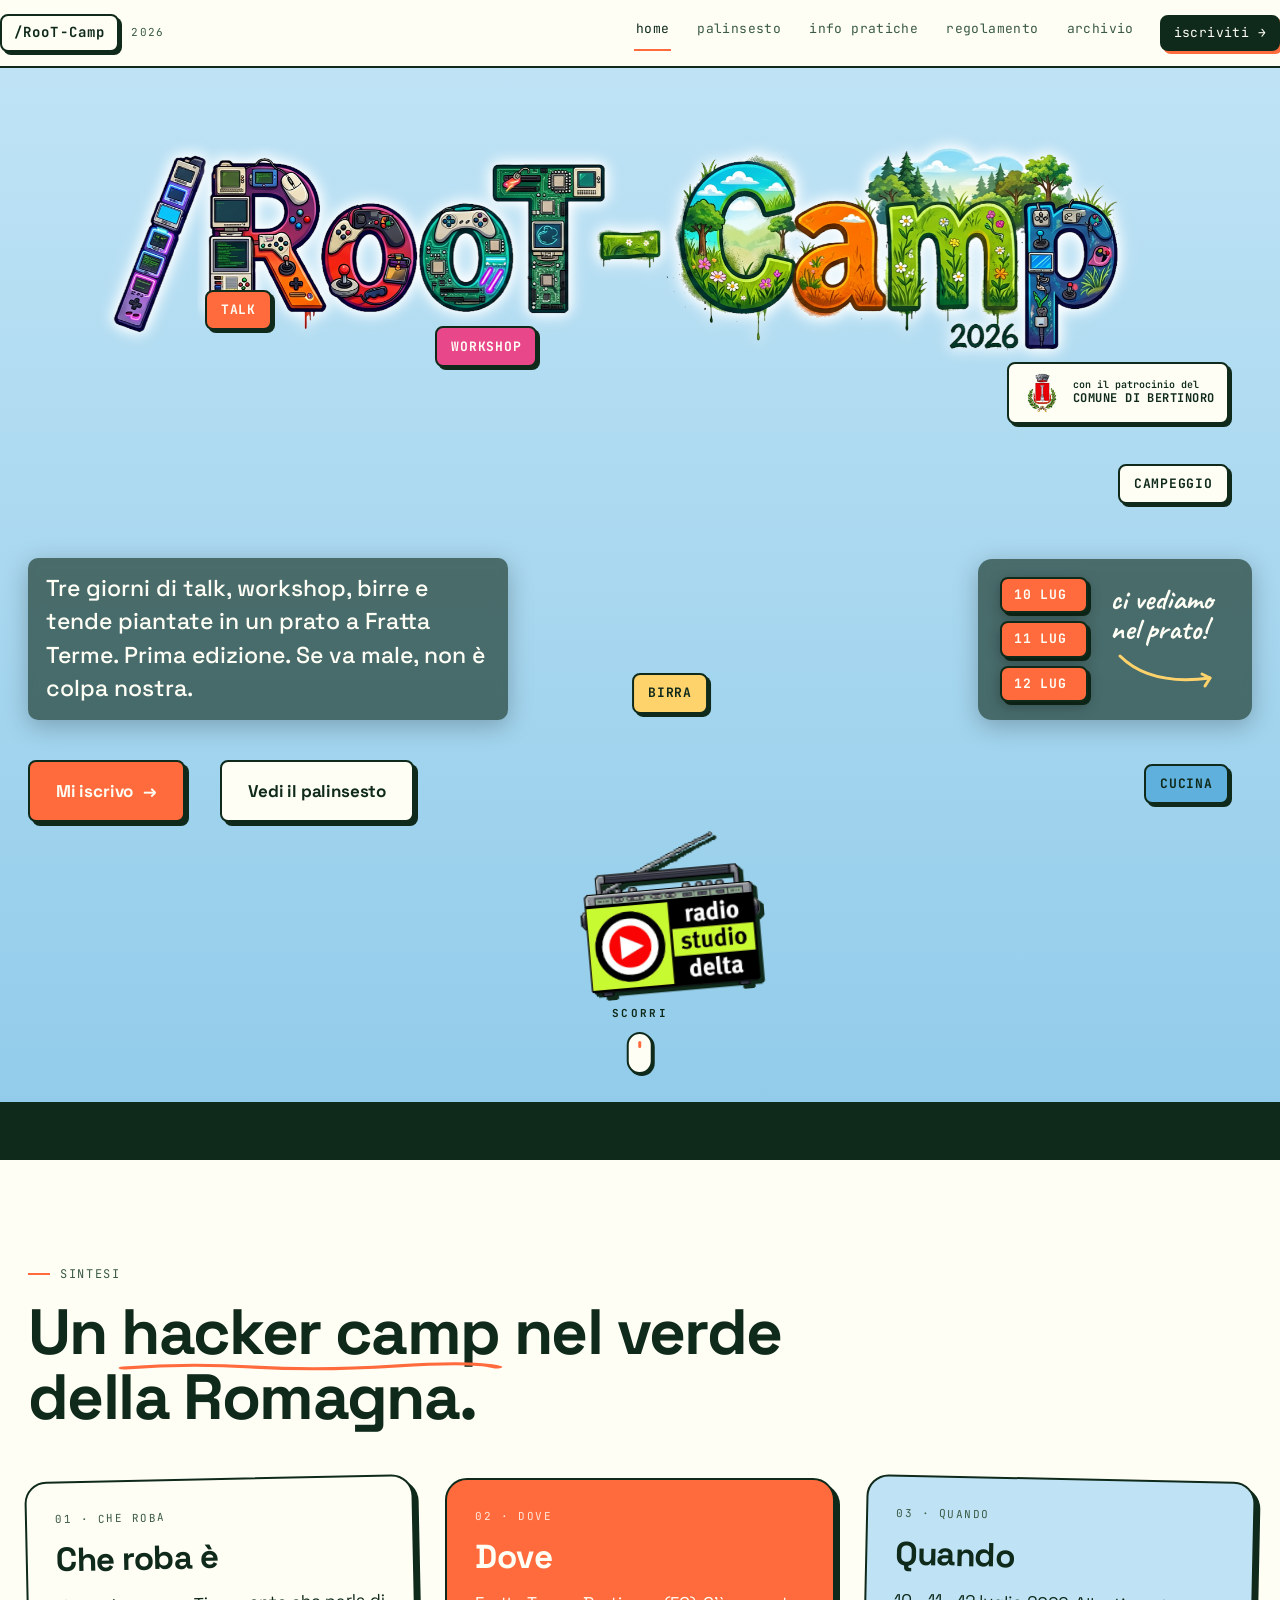
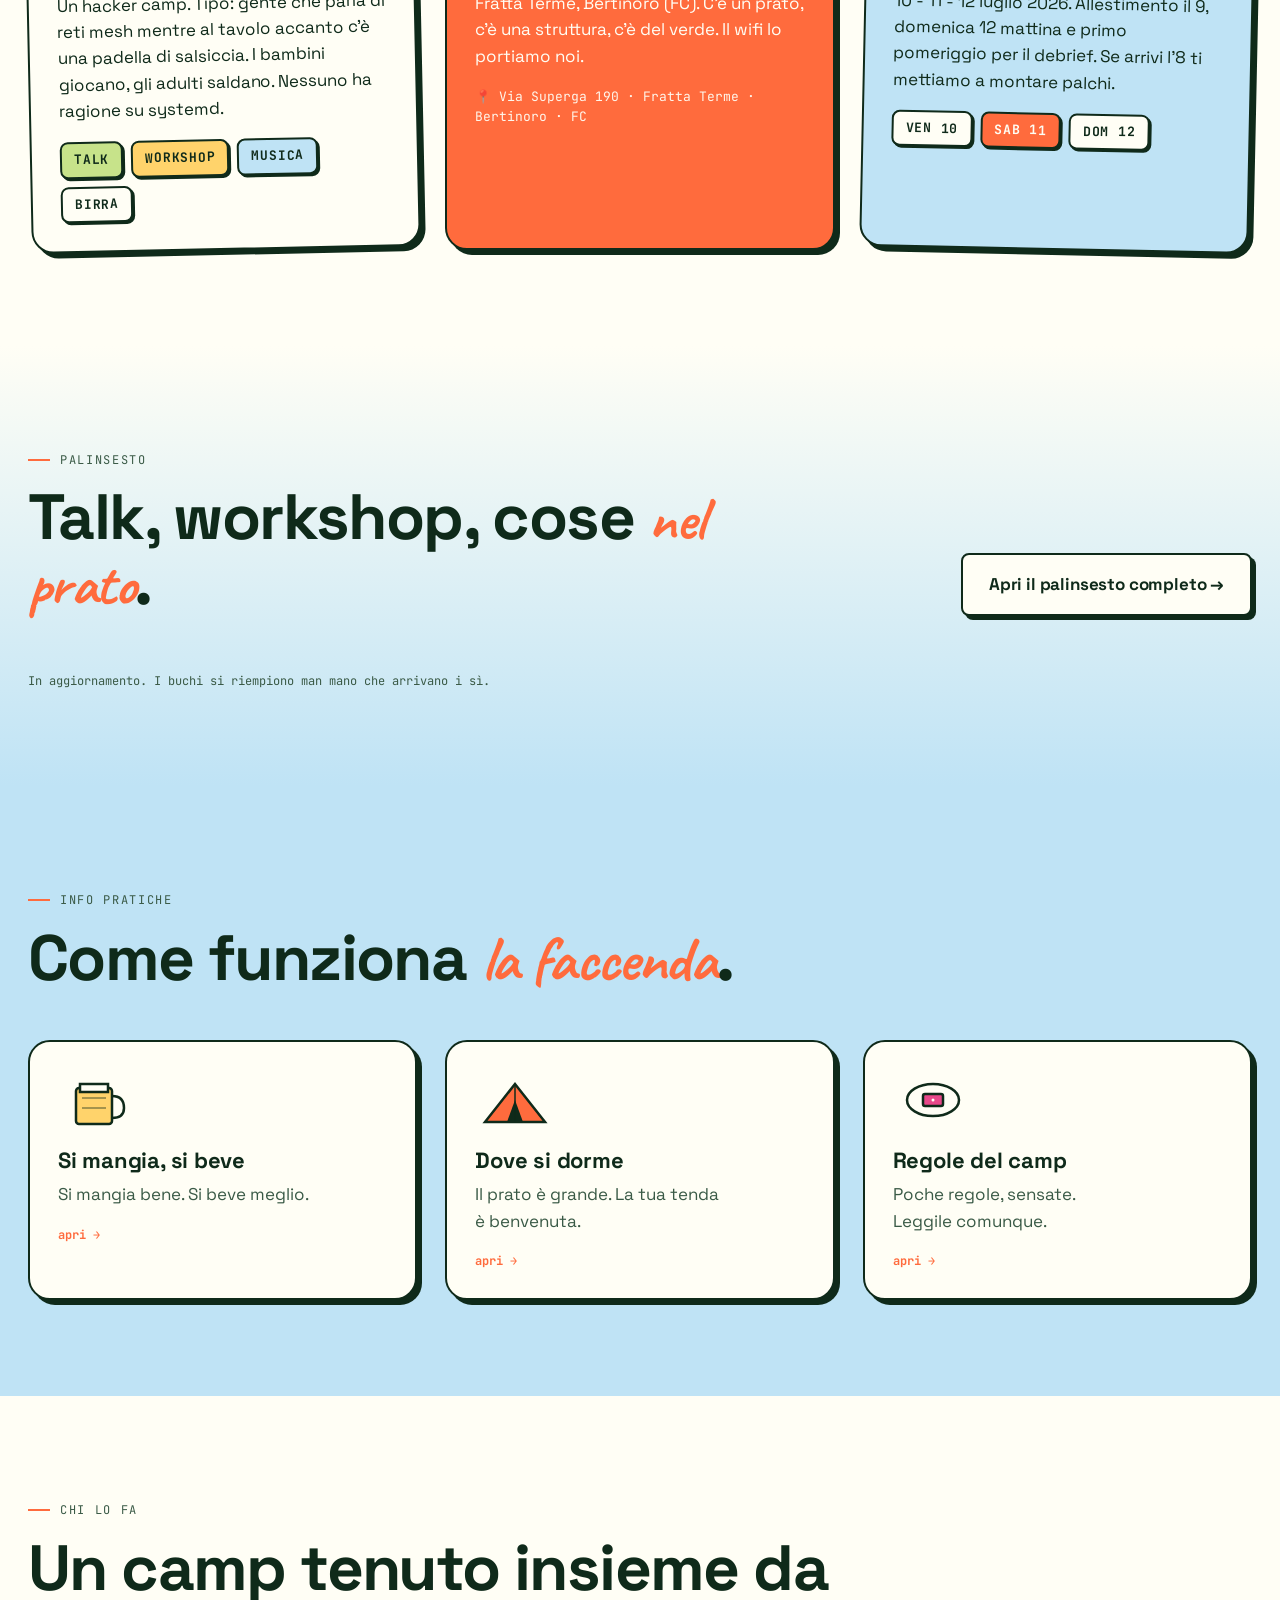
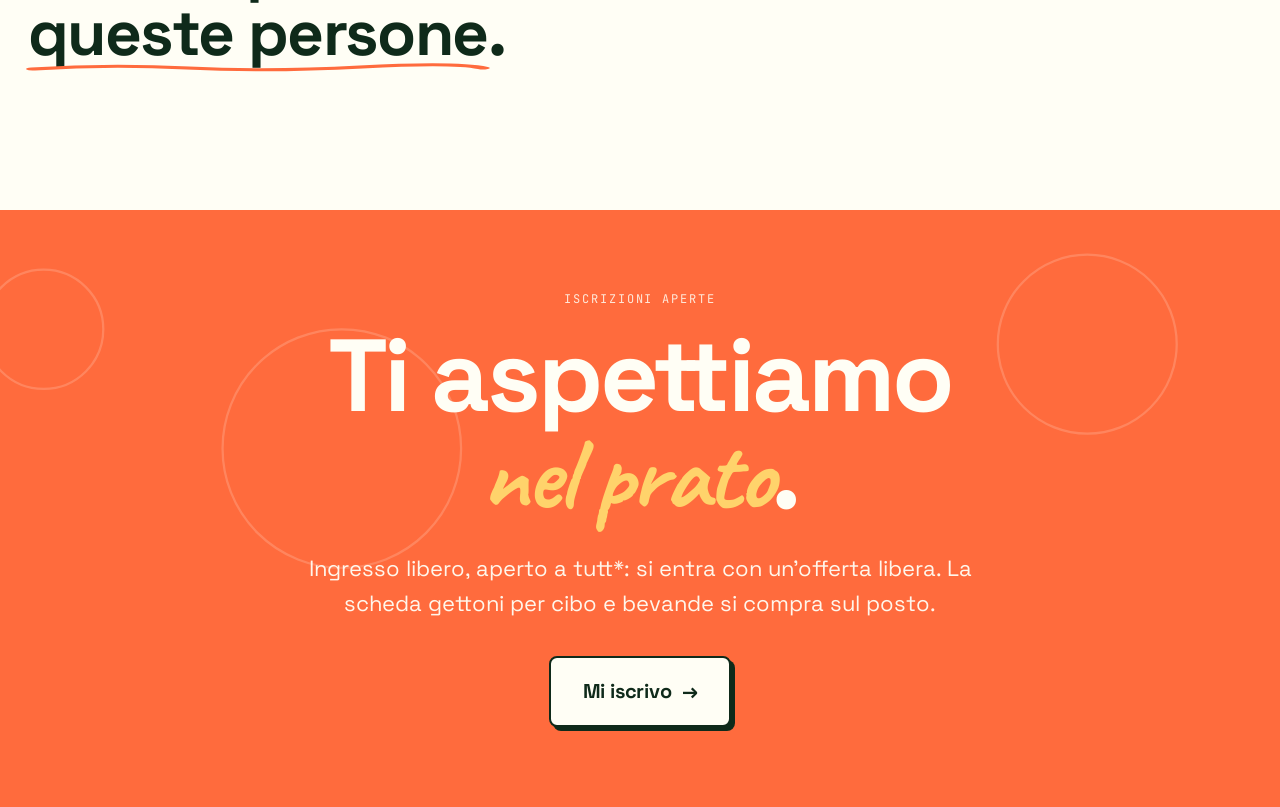
==== commit 5ec272fb: "Home: box radio flottante nella hero con spot audio Aggiunge un floater cliccabile (radio_off/on.png" ====
--- a/index.html
+++ b/index.html
@@ -44,6 +44,12 @@
       <span>con il patrocinio del<strong>Comune di Bertinoro</strong></span>
     </div>
 
+    <!-- radio spot -->
+    <button type="button" class="floater f-radio" id="radioToggle" aria-pressed="false" aria-label="Ascolta lo spot radio">
+      <img id="radioImg" src="assets/radio_off.png" alt="Spot radio /RooT-Camp" width="300" height="260" />
+      <audio id="radioAudio" src="assets/spot_radio.mp3" preload="auto" playsinline>
+    </button>
+
     <!-- floater keycaps sparse -->
     <a href="#palinsesto" class="floater f-talk" aria-label="Vai al palinsesto">talk</a>
     <a href="#palinsesto" class="floater f-workshop" aria-label="Vai al palinsesto">workshop</a>
--- a/styles/global.css
+++ b/styles/global.css
@@ -718,6 +718,24 @@
 .floater.f-patrocinio img { width: 42px; height: 42px; object-fit: contain; flex: 0 0 auto; }
 .floater.f-patrocinio span { display: flex; flex-direction: column; font-size: 10px; font-weight: 600; line-height: 1.3; text-align: left; }
 .floater.f-patrocinio strong { font-size: 12px; text-transform: uppercase; letter-spacing: 0.04em; }
+/* radio spot floater */
+.floater.f-radio {
+  top: calc(46% + 370px); left: calc(50% + 30px);
+  transform: translate(-50%, -50%) rotate(var(--rot, 0deg));
+  padding: 0; border: none; background: none; box-shadow: none;
+  cursor: pointer;
+  animation: float-center 4.5s ease-in-out infinite;
+  animation-delay: -0.9s; --rot: -5deg; z-index: 7;
+  filter: drop-shadow(4px 4px 0 var(--ink));
+  transition: filter .15s ease, transform .12s ease;
+}
+.floater.f-radio img { width: 180px; height: auto; display: block; pointer-events: none; }
+.floater.f-radio:hover { filter: drop-shadow(5px 5px 0 var(--ink)) brightness(1.05); }
+.floater.f-radio:active { filter: drop-shadow(1px 1px 0 var(--ink)); }
+.floater.f-radio.is-playing { animation-duration: 2.4s; }
+@media (max-width: 720px) {
+  .floater.f-radio img { width: 130px; }
+}
 @keyframes float {
   0%,100% { transform: translateY(0) rotate(var(--rot, 0deg)); }
   50%     { transform: translateY(-14px) rotate(var(--rot, 0deg)); }
